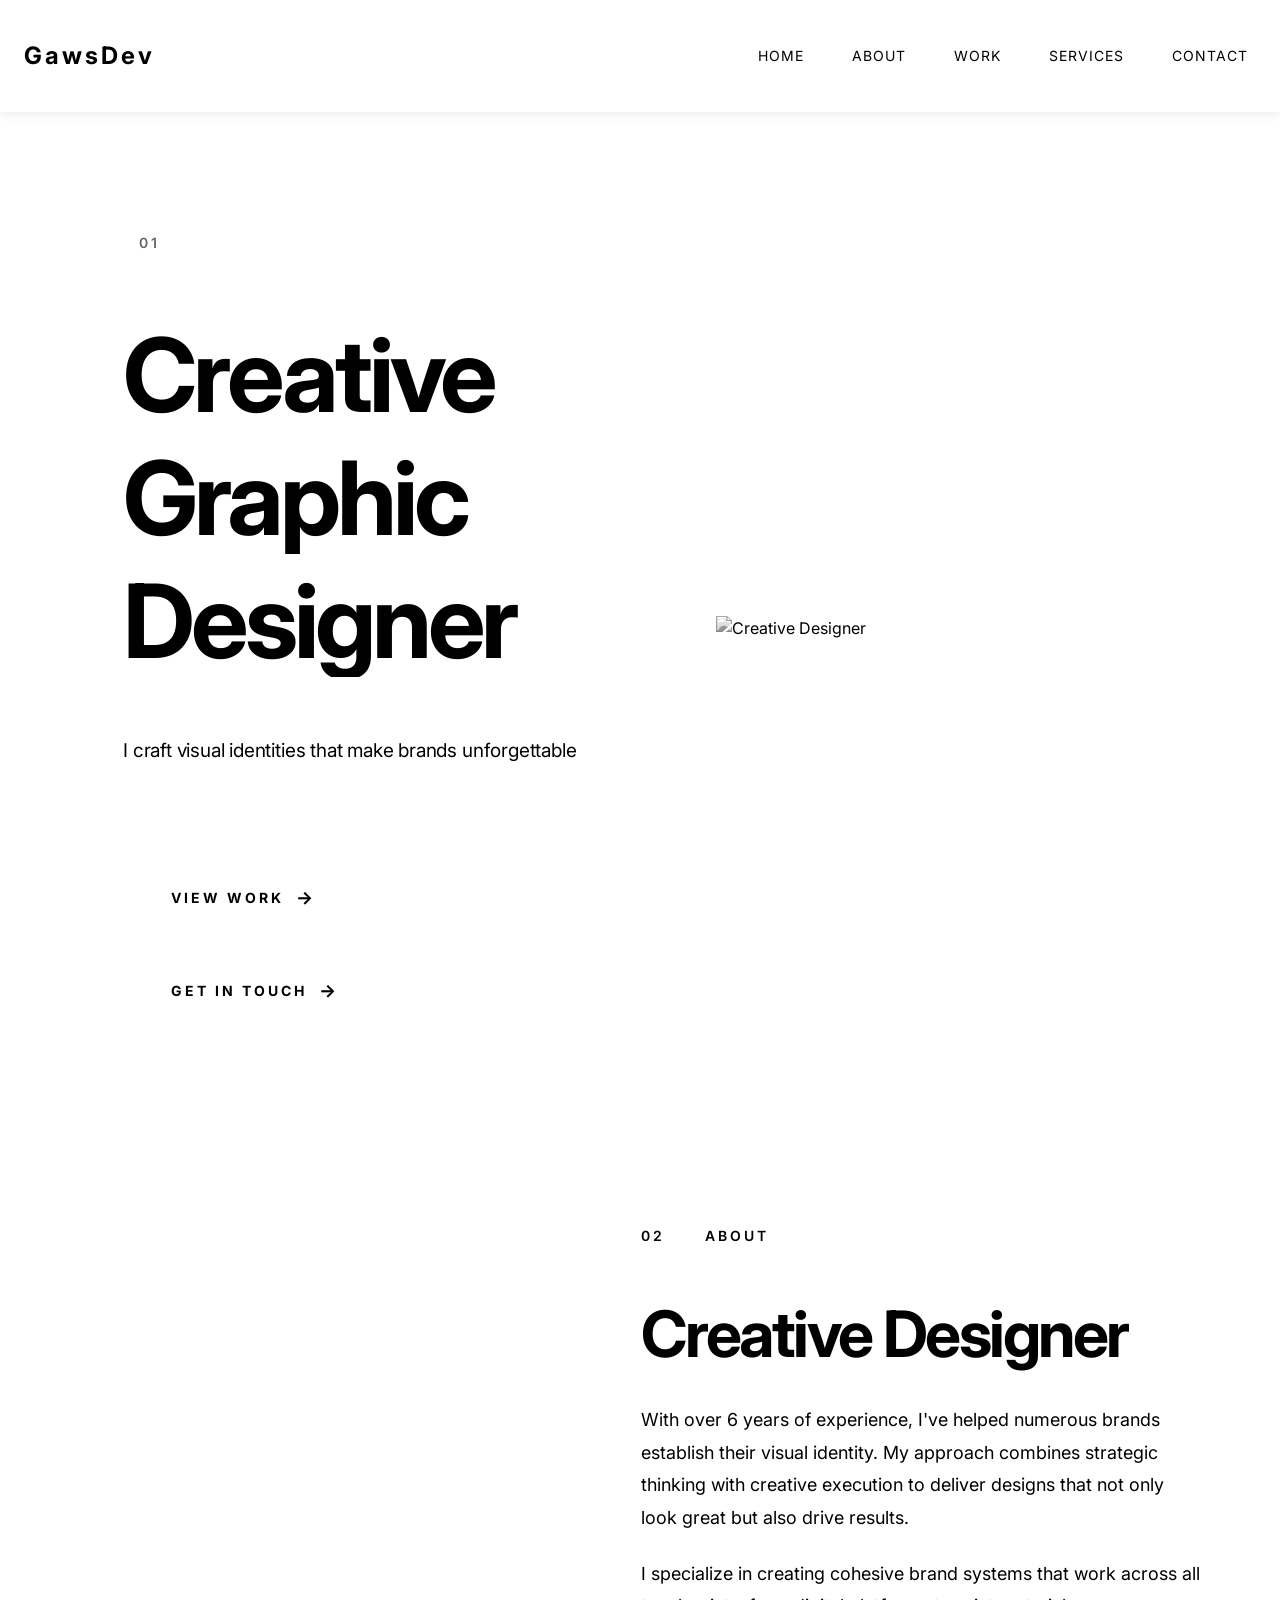
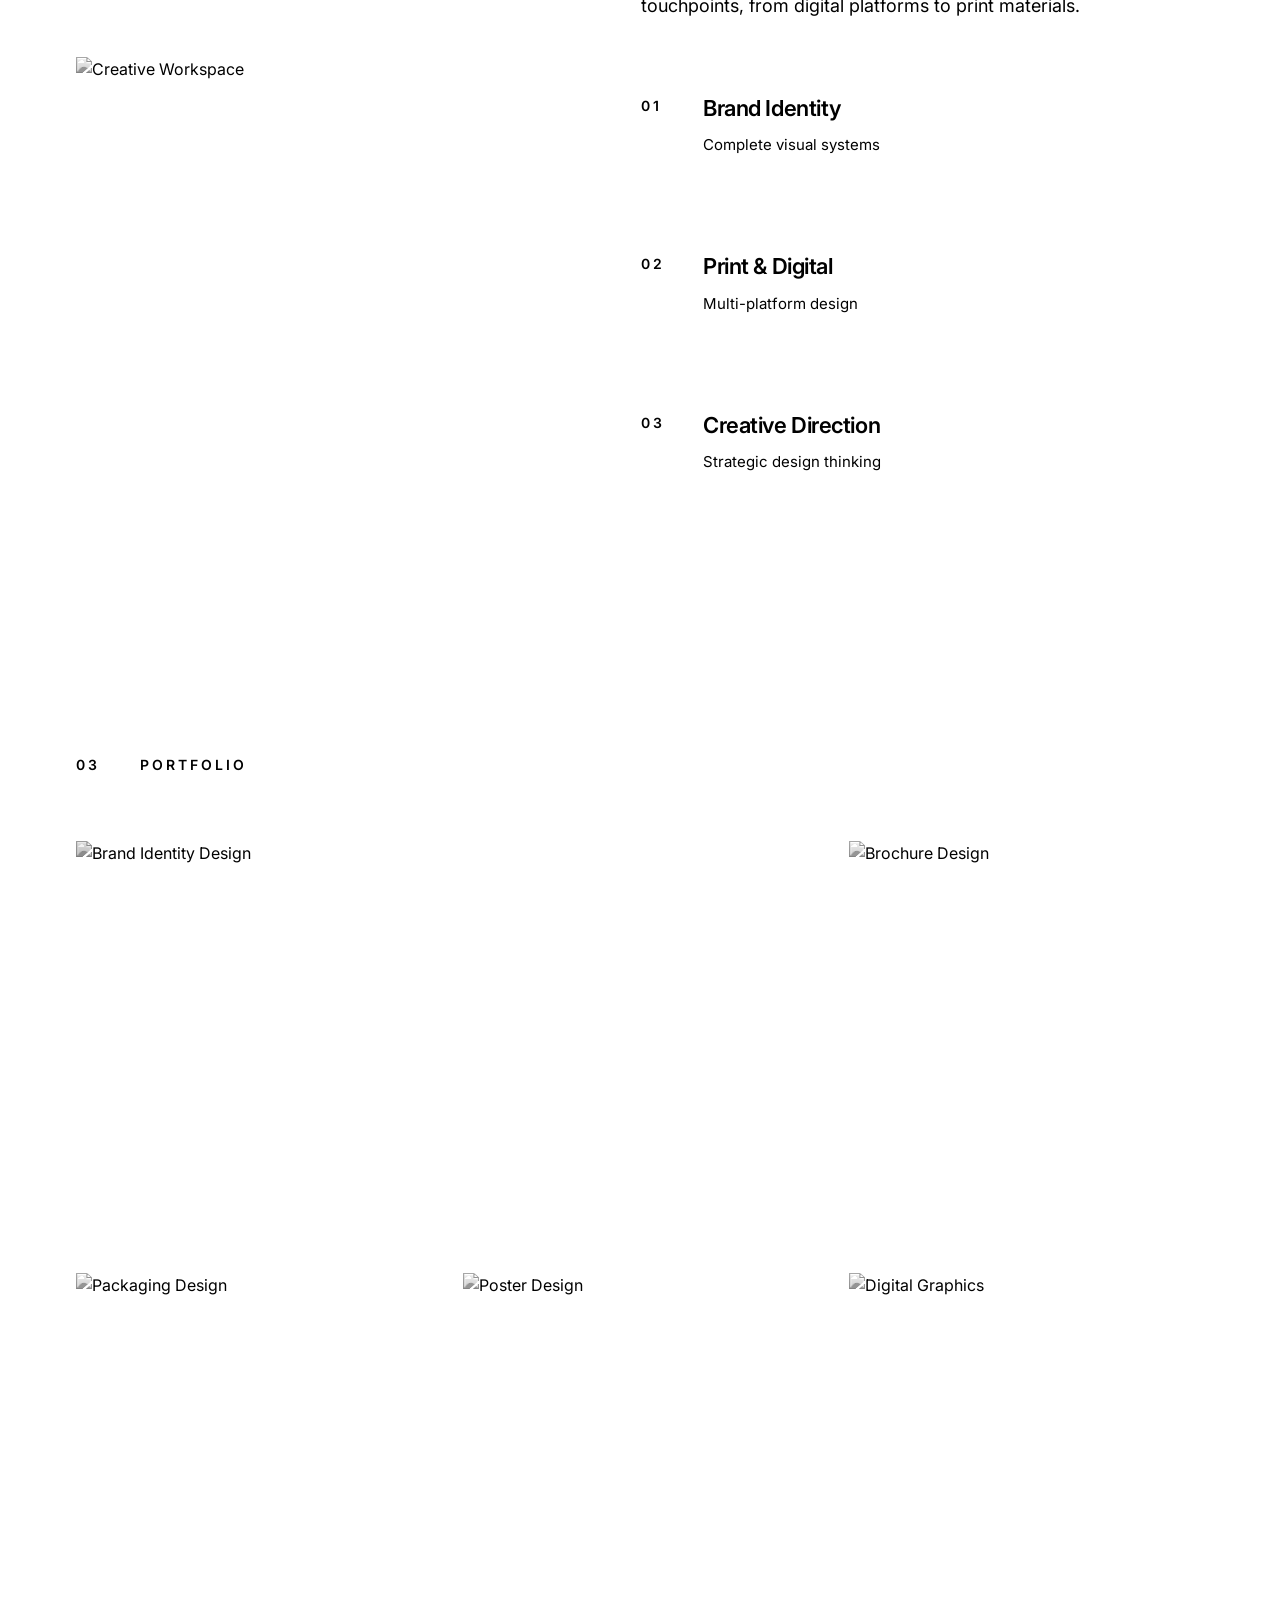
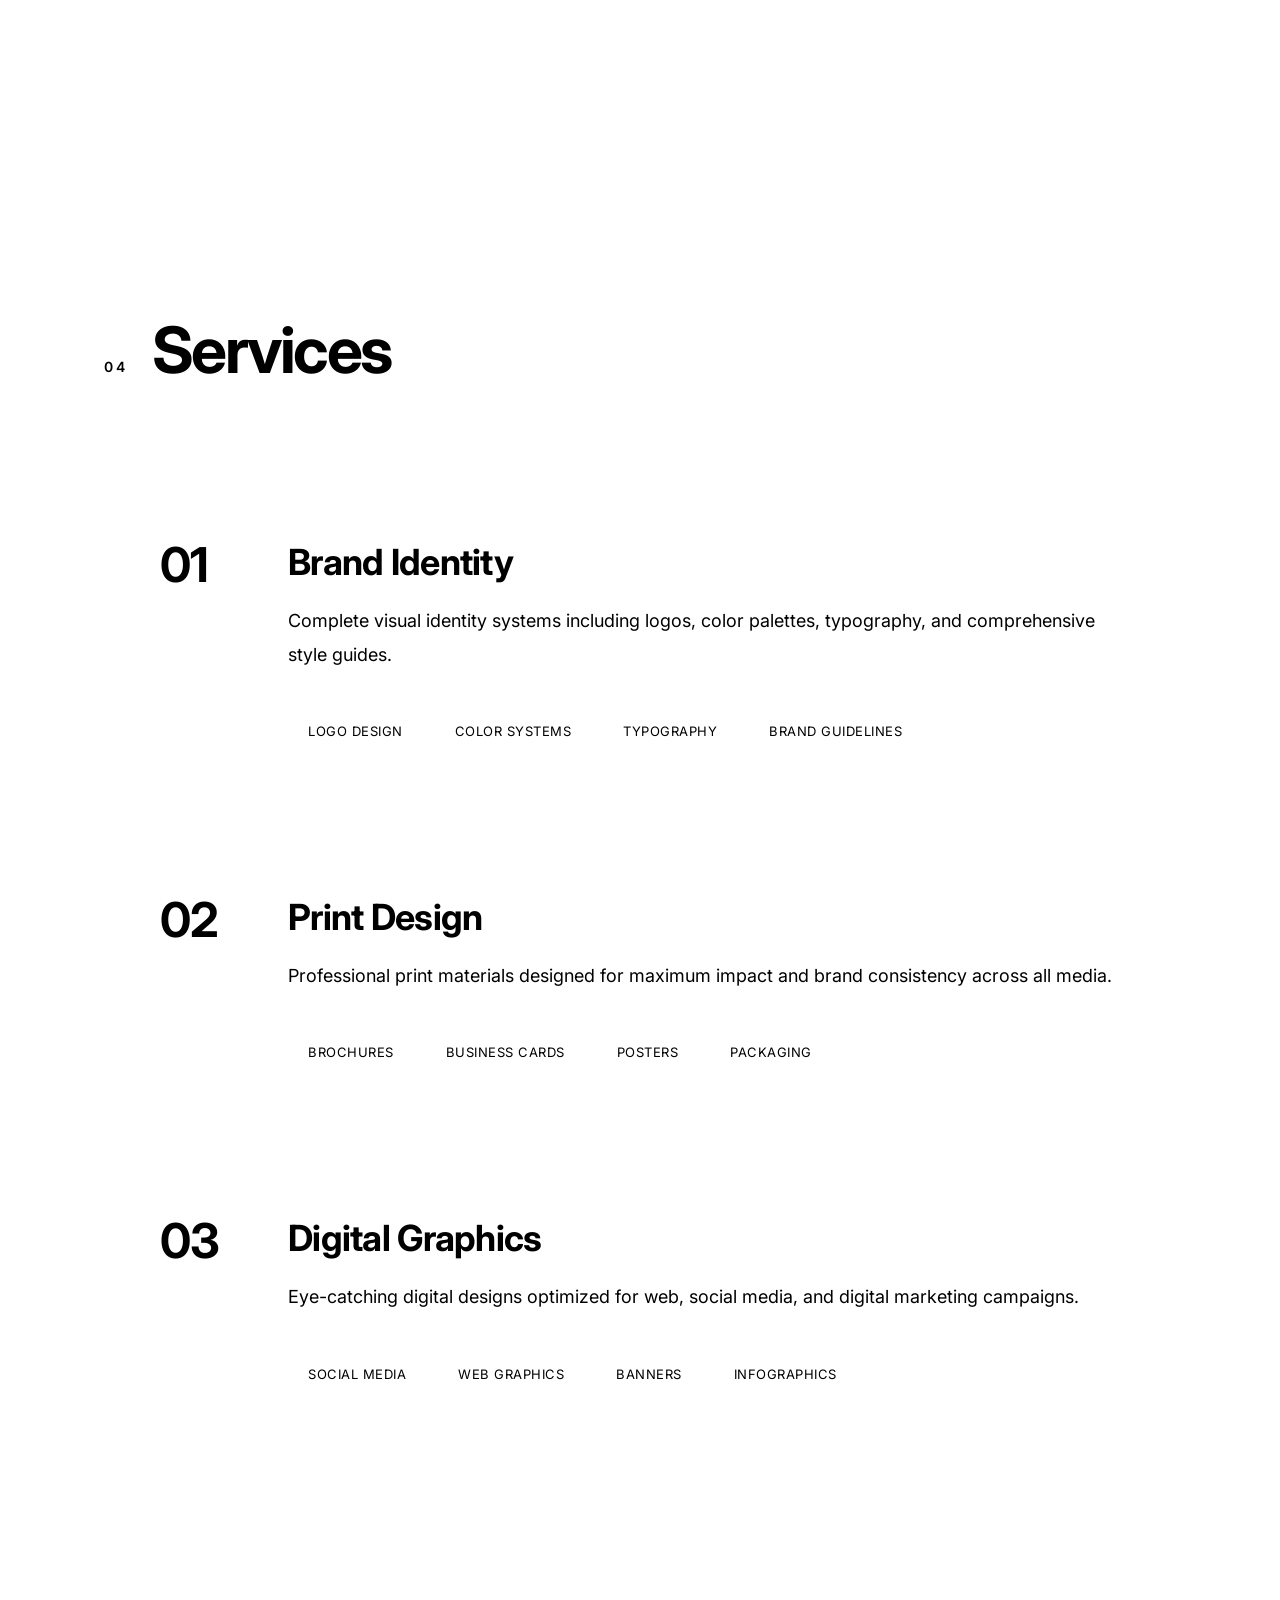
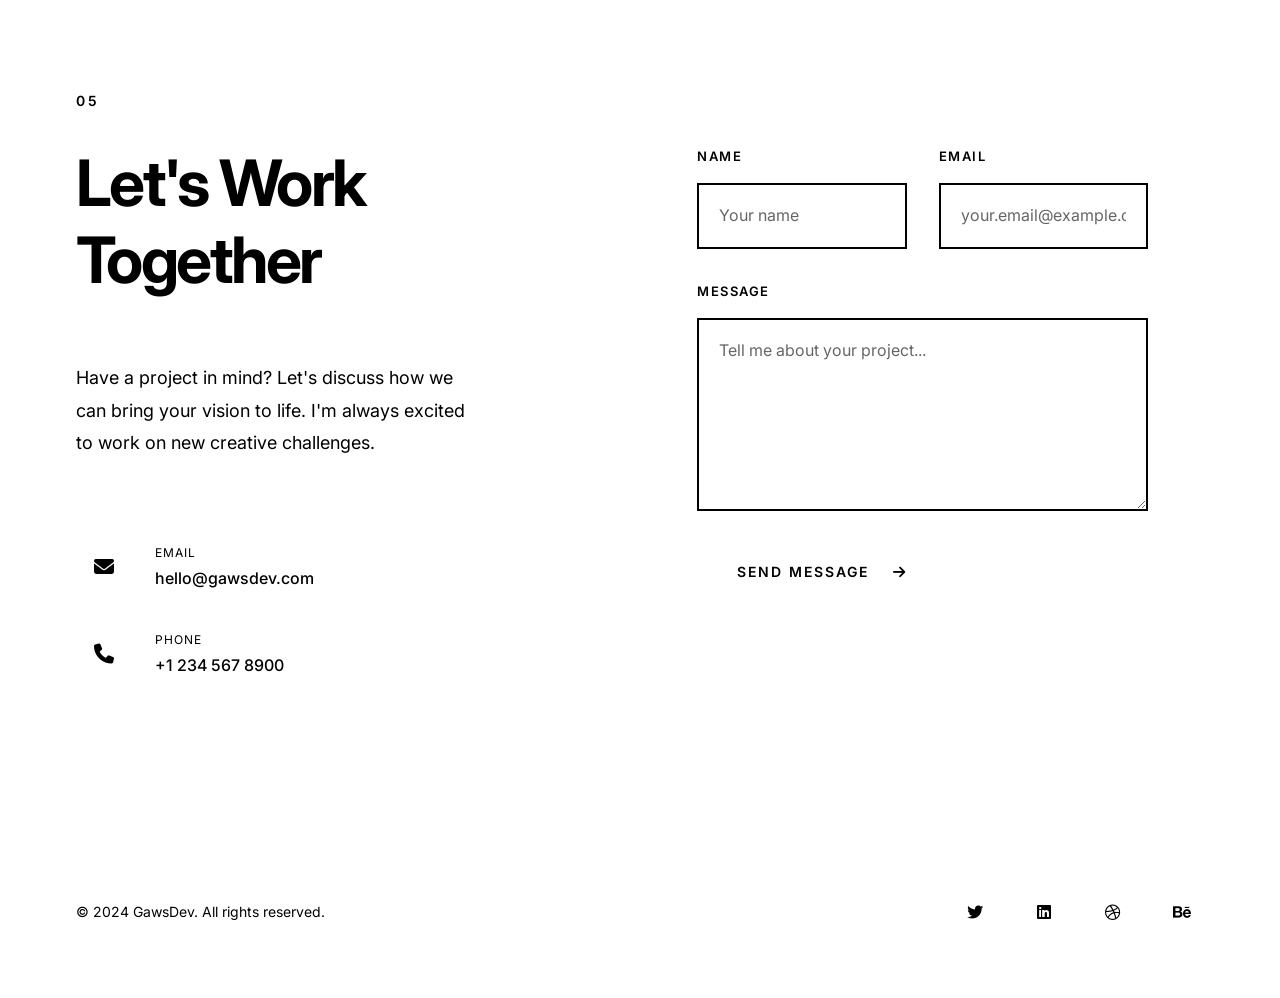
==== index-v2.html @ 14a81b70 "Initial commit: Portfolio template with 3 versions" ====
<!DOCTYPE html>
<html lang="en">
<head>
    <meta charset="UTF-8">
    <meta name="viewport" content="width=device-width, initial-scale=1.0">
    <title>Portfolio Template V2 - Graphic Designer</title>
    
    <!-- Bootstrap 5 CSS -->
    <link href="https://cdn.jsdelivr.net/npm/bootstrap@5.3.0/dist/css/bootstrap.min.css" rel="stylesheet">
    
    <!-- AOS (Animate On Scroll) Library -->
    <link href="https://unpkg.com/aos@2.3.1/dist/aos.css" rel="stylesheet">
    
    <!-- Font Awesome Icons -->
    <link rel="stylesheet" href="https://cdnjs.cloudflare.com/ajax/libs/font-awesome/6.4.0/css/all.min.css">
    
    <!-- Google Fonts - Inter -->
    <link href="https://fonts.googleapis.com/css2?family=Inter:wght@300;400;500;600;700;800&display=swap" rel="stylesheet">
    
    <!-- Custom CSS -->
    <link rel="stylesheet" href="assets/css/style-v2.css">
</head>
<body data-theme="light">
    <!-- Navigation -->
    <nav class="navbar navbar-expand-lg fixed-top">
        <div class="container-fluid px-4">
            <a class="navbar-brand" href="#home">
                <span class="brand-text">GawsDev</span>
            </a>
            <button class="navbar-toggler" type="button" data-bs-toggle="collapse" data-bs-target="#navbarNav" aria-controls="navbarNav" aria-expanded="false" aria-label="Toggle navigation">
                <span></span>
                <span></span>
                <span></span>
            </button>
            <div class="collapse navbar-collapse" id="navbarNav">
                <ul class="navbar-nav ms-auto">
                    <li class="nav-item"><a class="nav-link" href="#home"><span>Home</span></a></li>
                    <li class="nav-item"><a class="nav-link" href="#about"><span>About</span></a></li>
                    <li class="nav-item"><a class="nav-link" href="#portfolio"><span>Work</span></a></li>
                    <li class="nav-item"><a class="nav-link" href="#services"><span>Services</span></a></li>
                    <li class="nav-item"><a class="nav-link" href="#contact"><span>Contact</span></a></li>
                </ul>
            </div>
        </div>
    </nav>

    <!-- Hero Section -->
    <section id="home" class="hero-section">
        <div class="hero-content">
            <div class="hero-text">
                <div class="hero-number">01</div>
                <div class="hero-main">
                    <h1 class="hero-title">
                        <span class="line">Creative</span>
                        <span class="line">Graphic</span>
                        <span class="line">Designer</span>
                    </h1>
                    <p class="hero-subtitle">I craft visual identities that make brands unforgettable</p>
                </div>
                <div class="hero-actions">
                    <a href="#portfolio" class="btn-primary"><span>View Work</span></a>
                    <a href="#contact" class="btn-secondary"><span>Get In Touch</span></a>
                </div>
            </div>
            <div class="hero-visual">
                <div class="hero-image-container">
                    <div class="image-frame"></div>
                    <img src="https://images.unsplash.com/photo-1571019613454-1cb2f99b2d8b?w=600&h=600&fit=crop&crop=faces&auto=format" alt="Creative Designer">
                </div>
            </div>
        </div>
    </section>

    <!-- About Section -->
    <section id="about" class="about-section">
        <div class="container-fluid">
            <div class="about-grid">
                <div class="about-image-col">
                    <div class="about-image-wrapper">
                        <div class="image-overlay"></div>
                        <img src="https://images.unsplash.com/photo-1522202176988-66273c2fd55f?w=500&h=600&fit=crop&auto=format" alt="Creative Workspace">
                    </div>
                </div>
                <div class="about-content-col">
                    <div class="section-header">
                        <span class="section-number">02</span>
                        <span class="section-label">About</span>
                    </div>
                    <h2 class="section-title-main">Creative Designer</h2>
                    <div class="about-text">
                        <p>With over 6 years of experience, I've helped numerous brands establish their visual identity. My approach combines strategic thinking with creative execution to deliver designs that not only look great but also drive results.</p>
                        <p>I specialize in creating cohesive brand systems that work across all touchpoints, from digital platforms to print materials.</p>
                    </div>
                    <div class="expertise-list">
                        <div class="expertise-item">
                            <span class="expertise-number">01</span>
                            <div>
                                <h4>Brand Identity</h4>
                                <p>Complete visual systems</p>
                            </div>
                        </div>
                        <div class="expertise-item">
                            <span class="expertise-number">02</span>
                            <div>
                                <h4>Print & Digital</h4>
                                <p>Multi-platform design</p>
                            </div>
                        </div>
                        <div class="expertise-item">
                            <span class="expertise-number">03</span>
                            <div>
                                <h4>Creative Direction</h4>
                                <p>Strategic design thinking</p>
                            </div>
                        </div>
                    </div>
                </div>
            </div>
        </div>
    </section>

    <!-- Portfolio Section -->
    <section id="portfolio" class="portfolio-section">
        <div class="container-fluid">
            <div class="section-header-inline">
                <span class="section-number">03</span>
                <span class="section-label">Portfolio</span>
            </div>
            <div class="portfolio-grid">
                <div class="project-item-large">
                    <div class="project-image">
                        <img src="https://images.unsplash.com/photo-1561070791-2526d30994b5?w=800&h=600&fit=crop&auto=format" alt="Brand Identity Design">
                        <div class="project-overlay">
                            <div class="project-meta">
                                <span class="project-year">2024</span>
                                <h3>Modern Brand Identity</h3>
                                <p>Complete visual identity system</p>
                            </div>
                            <a href="#" class="project-link"><i class="fas fa-arrow-right"></i></a>
                        </div>
                    </div>
                </div>
                <div class="project-item-medium">
                    <div class="project-image">
                        <img src="https://images.unsplash.com/photo-1481627834876-b7833e8f5570?w=600&h=500&fit=crop&auto=format" alt="Brochure Design">
                        <div class="project-overlay">
                            <div class="project-meta">
                                <span class="project-year">2024</span>
                                <h3>Brochure Design</h3>
                            </div>
                            <a href="#" class="project-link"><i class="fas fa-arrow-right"></i></a>
                        </div>
                    </div>
                </div>
                <div class="project-item-medium">
                    <div class="project-image">
                        <img src="https://images.unsplash.com/photo-1558618666-fcd25c85cd64?w=600&h=500&fit=crop&auto=format" alt="Packaging Design">
                        <div class="project-overlay">
                            <div class="project-meta">
                                <span class="project-year">2024</span>
                                <h3>Product Packaging</h3>
                            </div>
                            <a href="#" class="project-link"><i class="fas fa-arrow-right"></i></a>
                        </div>
                    </div>
                </div>
                <div class="project-item-medium">
                    <div class="project-image">
                        <img src="https://images.unsplash.com/photo-1611532736597-de2d4265fba3?w=600&h=500&fit=crop&auto=format" alt="Poster Design">
                        <div class="project-overlay">
                            <div class="project-meta">
                                <span class="project-year">2024</span>
                                <h3>Event Poster</h3>
                            </div>
                            <a href="#" class="project-link"><i class="fas fa-arrow-right"></i></a>
                        </div>
                    </div>
                </div>
                <div class="project-item-medium">
                    <div class="project-image">
                        <img src="https://images.unsplash.com/photo-1614680376593-902f74cf0d41?w=600&h=500&fit=crop&auto=format" alt="Digital Graphics">
                        <div class="project-overlay">
                            <div class="project-meta">
                                <span class="project-year">2024</span>
                                <h3>Social Media Graphics</h3>
                            </div>
                            <a href="#" class="project-link"><i class="fas fa-arrow-right"></i></a>
                        </div>
                    </div>
                </div>
            </div>
        </div>
    </section>

    <!-- Services Section -->
    <section id="services" class="services-section">
        <div class="container-fluid">
            <div class="services-container">
                <div class="services-header">
                    <span class="section-number">04</span>
                    <h2 class="section-title-main">Services</h2>
                </div>
                <div class="services-grid">
                    <div class="service-card-horizontal">
                        <div class="service-number">01</div>
                        <div class="service-content">
                            <h3>Brand Identity</h3>
                            <p>Complete visual identity systems including logos, color palettes, typography, and comprehensive style guides.</p>
                            <ul class="service-features">
                                <li><span>Logo Design</span></li>
                                <li><span>Color Systems</span></li>
                                <li><span>Typography</span></li>
                                <li><span>Brand Guidelines</span></li>
                            </ul>
                        </div>
                    </div>
                    <div class="service-card-horizontal">
                        <div class="service-number">02</div>
                        <div class="service-content">
                            <h3>Print Design</h3>
                            <p>Professional print materials designed for maximum impact and brand consistency across all media.</p>
                            <ul class="service-features">
                                <li><span>Brochures</span></li>
                                <li><span>Business Cards</span></li>
                                <li><span>Posters</span></li>
                                <li><span>Packaging</span></li>
                            </ul>
                        </div>
                    </div>
                    <div class="service-card-horizontal">
                        <div class="service-number">03</div>
                        <div class="service-content">
                            <h3>Digital Graphics</h3>
                            <p>Eye-catching digital designs optimized for web, social media, and digital marketing campaigns.</p>
                            <ul class="service-features">
                                <li><span>Social Media</span></li>
                                <li><span>Web Graphics</span></li>
                                <li><span>Banners</span></li>
                                <li><span>Infographics</span></li>
                            </ul>
                        </div>
                    </div>
                </div>
            </div>
        </div>
    </section>

    <!-- Contact Section -->
    <section id="contact" class="contact-section">
        <div class="container-fluid">
            <div class="contact-grid">
                <div class="contact-info">
                    <span class="section-number">05</span>
                    <h2 class="section-title-main">Let's Work Together</h2>
                    <p class="contact-description">
                        Have a project in mind? Let's discuss how we can bring your vision to life. 
                        I'm always excited to work on new creative challenges.
                    </p>
                    <div class="contact-details">
                        <div class="contact-detail-item">
                            <i class="fas fa-envelope"></i>
                            <div>
                                <span>Email</span>
                                <span>hello@gawsdev.com</span>
                            </div>
                        </div>
                        <div class="contact-detail-item">
                            <i class="fas fa-phone"></i>
                            <div>
                                <span>Phone</span>
                                <span>+1 234 567 8900</span>
                            </div>
                        </div>
                    </div>
                </div>
                <div class="contact-form-wrapper">
                    <form id="contactForm" class="contact-form-new">
                        <div class="form-row">
                            <div class="form-group">
                                <label for="name">Name</label>
                                <input type="text" id="name" name="name" placeholder="Your name" required>
                            </div>
                            <div class="form-group">
                                <label for="email">Email</label>
                                <input type="email" id="email" name="email" placeholder="your.email@example.com" required>
                            </div>
                        </div>
                        <div class="form-group">
                            <label for="message">Message</label>
                            <textarea id="message" name="message" rows="6" placeholder="Tell me about your project..." required></textarea>
                        </div>
                        <button type="submit" class="submit-btn">
                            <span>Send Message</span>
                            <i class="fas fa-arrow-right"></i>
                        </button>
                    </form>
                </div>
            </div>
        </div>
    </section>

    <!-- Footer -->
    <footer class="footer">
        <div class="container-fluid">
            <div class="footer-content">
                <div class="footer-left">
                    <p>&copy; 2024 GawsDev. All rights reserved.</p>
                </div>
                <div class="footer-right">
                    <div class="social-links">
                        <a href="#" aria-label="Twitter"><i class="fab fa-twitter"></i></a>
                        <a href="#" aria-label="LinkedIn"><i class="fab fa-linkedin"></i></a>
                        <a href="#" aria-label="Dribbble"><i class="fab fa-dribbble"></i></a>
                        <a href="#" aria-label="Behance"><i class="fab fa-behance"></i></a>
                    </div>
                </div>
            </div>
        </div>
    </footer>

    <!-- Bootstrap 5 JS Bundle -->
    <script src="https://cdn.jsdelivr.net/npm/bootstrap@5.3.0/dist/js/bootstrap.bundle.min.js"></script>
    
    <!-- AOS Library -->
    <script src="https://unpkg.com/aos@2.3.1/dist/aos.js"></script>
    
    <!-- Custom JavaScript -->
    <script src="assets/js/main-v2.js"></script>
</body>
</html>
---- assets/css/style-v2.css ----
/* ====================================
   Portfolio Template V2 - Complete Redesign
   ==================================== */

/* Light Theme Variables */
:root[data-theme="light"] {
    --bg-primary: #ffffff;
    --bg-secondary: #fafafa;
    --bg-tertiary: #f5f5f5;
    --text-primary: #000000;
    --text-secondary: #4a4a4a;
    --text-light: #888888;
    --accent: #000000;
    --accent-hover: #333333;
    --border: #e0e0e0;
    --border-light: #f0f0f0;
    --overlay: rgba(0, 0, 0, 0.85);
    --shadow: rgba(0, 0, 0, 0.05);
}

/* Dark Theme Variables */
:root[data-theme="dark"] {
    --bg-primary: #000000;
    --bg-secondary: #0a0a0a;
    --bg-tertiary: #111111;
    --text-primary: #ffffff;
    --text-secondary: #b0b0b0;
    --text-light: #707070;
    --accent: #ffffff;
    --accent-hover: #e0e0e0;
    --border: #1a1a1a;
    --border-light: #0d0d0d;
    --overlay: rgba(255, 255, 255, 0.95);
    --shadow: rgba(0, 0, 0, 0.5);
}

/* Reset & Base */
* {
    margin: 0;
    padding: 0;
    box-sizing: border-box;
}

body {
    font-family: 'Inter', -apple-system, BlinkMacSystemFont, sans-serif;
    background: var(--bg-primary);
    color: var(--text-primary);
    line-height: 1.6;
    overflow-x: hidden;
    transition: background 0.4s ease, color 0.4s ease;
    -webkit-font-smoothing: antialiased;
}

html {
    scroll-behavior: smooth;
}

/* Theme Toggle */
/* Theme toggle removed - replaced with hamburger menu */

/* Navigation - Minimalist Enhanced */
.navbar {
    background: var(--bg-primary);
    padding: 2rem 0;
    border-bottom: 1px solid var(--border);
    transition: all 0.4s cubic-bezier(0.4, 0, 0.2, 1);
    backdrop-filter: blur(10px);
    position: relative;
}

.navbar .container-fluid {
    display: flex;
    align-items: center;
    justify-content: space-between;
    position: relative;
    width: 100%;
}

.navbar-brand {
    font-size: 1.5rem;
    font-weight: 700;
    color: var(--text-primary);
    text-decoration: none;
    letter-spacing: 3px;
    transition: all 0.3s ease;
    position: relative;
    margin-right: auto;
    z-index: 1;
}

.navbar-toggler {
    margin-left: auto;
    order: 2;
}

.brand-text {
    display: inline-block;
    transition: transform 0.3s ease;
}

.navbar-brand:hover .brand-text {
    transform: scale(1.1);
}

.navbar-nav {
    gap: 2rem;
}

.navbar-nav .nav-link {
    color: var(--text-secondary);
    font-weight: 400;
    font-size: 0.875rem;
    text-transform: uppercase;
    letter-spacing: 1px;
    padding: 0.5rem 0;
    position: relative;
    transition: color 0.3s ease;
}

.navbar-nav .nav-link span {
    display: block;
    transition: transform 0.4s cubic-bezier(0.4, 0, 0.2, 1);
    position: relative;
}

.navbar-nav .nav-link span::after {
    content: '';
    position: absolute;
    bottom: -4px;
    left: 0;
    width: 0;
    height: 1px;
    background: var(--text-primary);
    transition: width 0.4s cubic-bezier(0.4, 0, 0.2, 1);
}

.navbar-nav .nav-link:hover {
    color: var(--text-primary);
}

.navbar-nav .nav-link:hover span {
    transform: translateY(-2px);
}

.navbar-nav .nav-link:hover span::after {
    width: 100%;
}

.navbar-toggler {
    border: none;
    padding: 0.75rem;
    display: none !important;
    flex-direction: column;
    justify-content: space-between;
    gap: 5px;
    background: var(--bg-secondary);
    border: 1px solid var(--border);
    cursor: pointer;
    width: 44px;
    height: 44px;
    border-radius: 50%;
    position: fixed;
    top: 30px;
    right: 30px;
    z-index: 1001;
    outline: none;
    box-shadow: 0 2px 10px rgba(0, 0, 0, 0.1);
    transition: all 0.3s ease;
}

.navbar-toggler:hover {
    transform: scale(1.1);
    border-color: var(--accent);
    box-shadow: 0 4px 15px rgba(0, 0, 0, 0.15);
}

.navbar-toggler:focus {
    box-shadow: none;
    outline: none;
}

.navbar-toggler span {
    display: block;
    width: 24px;
    height: 2.5px;
    background: #000000;
    transition: all 0.3s ease;
    border-radius: 2px;
}

.navbar-toggler:hover span {
    background: #000000;
}

.navbar-toggler[aria-expanded="true"] span:nth-child(1) {
    transform: rotate(45deg) translate(7px, 7px);
    background: #000000;
}

.navbar-toggler[aria-expanded="true"] span:nth-child(2) {
    opacity: 0;
    transform: translateX(-10px);
    background: #000000;
}

.navbar-toggler[aria-expanded="true"] span:nth-child(3) {
    transform: rotate(-45deg) translate(7px, -7px);
    background: #000000;
}

.navbar-toggler[aria-expanded="false"] span,
.navbar-toggler:not([aria-expanded]) span {
    background: #000000;
}

:root[data-theme="dark"] .navbar-toggler span {
    background: #ffffff;
}

:root[data-theme="dark"] .navbar-toggler:hover span {
    background: #ffffff;
}

:root[data-theme="dark"] .navbar-toggler[aria-expanded="true"] span {
    background: #ffffff;
}

/* Hero Section - Asymmetric Layout Enhanced */
.hero-section {
    min-height: 100vh;
    display: flex;
    align-items: center;
    padding: 120px 0 80px;
    position: relative;
    background: var(--bg-primary);
    overflow: hidden;
}

.hero-section::before {
    content: '';
    position: absolute;
    top: 20%;
    right: -10%;
    width: 600px;
    height: 600px;
    border: 1px solid var(--border);
    border-radius: 50%;
    opacity: 0.3;
    pointer-events: none;
}

.hero-content {
    display: grid;
    grid-template-columns: 1.2fr 1fr;
    gap: 4rem;
    align-items: center;
    max-width: 1400px;
    margin: 0 auto;
    padding: 0 4rem;
}

.hero-text {
    display: flex;
    flex-direction: column;
    gap: 2rem;
}

.hero-number {
    font-size: 0.875rem;
    font-weight: 600;
    color: var(--text-light);
    letter-spacing: 3px;
    margin-bottom: 2rem;
    text-transform: uppercase;
    opacity: 0.6;
    transition: all 0.4s cubic-bezier(0.4, 0, 0.2, 1);
    cursor: default;
    position: relative;
    display: inline-block;
    padding-left: 1rem;
}

.hero-number::before {
    content: '';
    position: absolute;
    left: 0;
    top: 50%;
    transform: translateY(-50%);
    width: 3px;
    height: 0;
    background: var(--text-primary);
    transition: height 0.4s cubic-bezier(0.4, 0, 0.2, 1);
}

.hero-number:hover {
    opacity: 1;
    color: var(--text-primary);
    padding-left: 1.5rem;
}

.hero-number:hover::before {
    height: 100%;
}

.hero-main {
    display: flex;
    flex-direction: column;
    gap: 0.5rem;
}

.hero-title {
    font-size: clamp(3rem, 8vw, 7rem);
    font-weight: 700;
    line-height: 1;
    letter-spacing: -0.04em;
}

.hero-title .line {
    display: block;
    overflow: hidden;
    line-height: 1.1;
    margin-bottom: 0.1em;
}

.hero-title .line span {
    display: inline-block;
    animation: slideUp 0.8s ease forwards;
    transform: translateY(100%);
}

.hero-subtitle {
    font-size: 1.1875rem;
    color: var(--text-secondary);
    font-weight: 400;
    margin-top: 2rem;
    max-width: 520px;
    line-height: 1.7;
    letter-spacing: -0.01em;
}

.btn-primary,
.btn-secondary {
    padding: 1.25rem 3rem;
    border: 2px solid var(--text-primary) !important;
    background: var(--text-primary);
    color: var(--bg-primary);
    font-size: 0.875rem;
    font-weight: 700;
    text-transform: uppercase;
    letter-spacing: 3px;
    text-decoration: none;
    transition: all 0.5s cubic-bezier(0.4, 0, 0.2, 1);
    display: inline-flex;
    align-items: center;
    gap: 1rem;
    position: relative;
    overflow: hidden;
    cursor: pointer;
    min-width: 180px;
    justify-content: center;
    box-shadow: 0 0 0 1px var(--border);
}

.btn-primary::before,
.btn-secondary::before {
    content: '';
    position: absolute;
    top: 0;
    left: -100%;
    width: 100%;
    height: 100%;
    background: linear-gradient(90deg, transparent, rgba(255, 255, 255, 0.2), transparent);
    transition: left 0.6s ease;
}

.btn-primary:hover::before,
.btn-secondary:hover::before {
    left: 100%;
}

.btn-secondary {
    background: transparent;
    color: var(--text-primary);
    border: 2px solid var(--text-primary) !important;
    border-color: var(--text-primary);
}

.btn-primary span,
.btn-secondary span {
    position: relative;
    z-index: 2;
    display: flex;
    align-items: center;
    gap: 0.75rem;
    transition: transform 0.3s ease;
}

.btn-primary span::after,
.btn-secondary span::after {
    content: '→';
    font-size: 1.125rem;
    transition: transform 0.3s ease;
    display: inline-block;
}

.btn-primary:hover span,
.btn-secondary:hover span {
    transform: translateX(2px);
}

.btn-primary:hover span::after,
.btn-secondary:hover span::after {
    transform: translateX(4px);
}

.btn-primary:hover,
.btn-secondary:hover {
    background: var(--text-primary);
    border: 2px solid var(--text-primary) !important;
    border-color: var(--text-primary);
    color: var(--bg-primary);
    transform: translateY(-4px);
    box-shadow: 0 12px 40px rgba(0, 0, 0, 0.15), 0 0 0 1px var(--border);
}

.btn-secondary:hover {
    background: var(--text-primary);
    color: var(--bg-primary);
}

.hero-actions {
    display: flex;
    gap: 1.5rem;
    margin-top: 3rem;
    flex-wrap: wrap;
}

.hero-visual {
    position: relative;
}

.hero-image-container {
    position: relative;
}

.hero-image-container {
    position: relative;
    overflow: visible;
}

.hero-image-container img {
    width: 100%;
    height: auto;
    display: block;
    filter: grayscale(100%) contrast(1.1);
    transition: all 0.6s cubic-bezier(0.4, 0, 0.2, 1);
    position: relative;
    z-index: 1;
}

.hero-image-container:hover img {
    filter: grayscale(0%) contrast(1);
    transform: scale(1.02);
}

.image-frame {
    position: absolute;
    inset: -30px;
    border: 1px solid var(--border);
    z-index: 0;
    transition: all 0.6s ease;
}

.hero-image-container:hover .image-frame {
    inset: -35px;
    border-color: var(--text-primary);
}

.hero-stats-mini {
    position: absolute;
    bottom: -60px;
    right: 0;
    display: flex;
    gap: 3rem;
    padding: 2rem 2.5rem;
    background: var(--bg-secondary);
    border: 1px solid var(--border);
    transition: all 0.4s ease;
}

.hero-stats-mini:hover {
    border-color: var(--text-primary);
    transform: translateY(-5px);
    box-shadow: 0 10px 30px var(--shadow);
}

.stat-mini {
    text-align: left;
    transition: transform 0.3s ease;
}

.stat-mini:hover {
    transform: translateX(5px);
}

.stat-number {
    font-size: 2.5rem;
    font-weight: 700;
    color: var(--text-primary);
    line-height: 1;
    letter-spacing: -0.02em;
    transition: color 0.3s ease;
}

.stat-mini:hover .stat-number {
    color: var(--text-secondary);
}

.stat-label {
    font-size: 0.6875rem;
    color: var(--text-light);
    text-transform: uppercase;
    letter-spacing: 2px;
    margin-top: 0.75rem;
    font-weight: 500;
}

.scroll-indicator {
    position: absolute;
    bottom: 40px;
    left: 50%;
    transform: translateX(-50%);
    display: flex;
    flex-direction: column;
    align-items: center;
    gap: 1rem;
    color: var(--text-light);
    font-size: 0.75rem;
    text-transform: uppercase;
    letter-spacing: 2px;
    cursor: pointer;
    transition: all 0.4s ease;
}

.scroll-indicator:hover {
    color: var(--text-primary);
    gap: 1.25rem;
}

.scroll-line {
    width: 1.5px;
    height: 50px;
    background: var(--text-light);
    animation: scrollLine 2s ease-in-out infinite;
    transition: all 0.4s ease;
    position: relative;
}

.scroll-line::after {
    content: '';
    position: absolute;
    bottom: 0;
    left: 50%;
    transform: translateX(-50%);
    width: 6px;
    height: 6px;
    background: var(--text-light);
    border-radius: 50%;
    transition: all 0.4s ease;
}

.scroll-indicator:hover .scroll-line {
    background: var(--text-primary);
    height: 60px;
}

.scroll-indicator:hover .scroll-line::after {
    background: var(--text-primary);
    transform: translateX(-50%) scale(1.5);
}

@keyframes scrollLine {
    0%, 100% {
        transform: scaleY(1);
        opacity: 1;
    }
    50% {
        transform: scaleY(0.5);
        opacity: 0.5;
    }
}

@keyframes slideUp {
    from {
        transform: translateY(100%);
    }
    to {
        transform: translateY(0);
    }
}

/* About Section - Split Layout */
.about-section {
    padding: 120px 0;
    background: var(--bg-secondary);
}

.about-grid {
    display: grid;
    grid-template-columns: 1fr 1.2fr;
    gap: 6rem;
    align-items: center;
    max-width: 1400px;
    margin: 0 auto;
    padding: 0 4rem;
}

.about-image-wrapper {
    position: relative;
}

.about-image-wrapper img {
    width: 100%;
    height: auto;
    display: block;
    filter: grayscale(100%) contrast(1.1);
    transition: all 0.6s cubic-bezier(0.4, 0, 0.2, 1);
    position: relative;
    z-index: 1;
}

.about-image-wrapper:hover img {
    filter: grayscale(0%) contrast(1);
    transform: scale(1.02);
}

.image-overlay {
    position: absolute;
    inset: 50px -50px -50px 50px;
    border: 1px solid var(--border);
    z-index: 0;
    transition: all 0.6s ease;
}

.about-image-wrapper:hover .image-overlay {
    inset: 55px -55px -55px 55px;
    border-color: var(--text-primary);
}

.section-header {
    display: flex;
    align-items: center;
    gap: 1.5rem;
    margin-bottom: 3rem;
}

.section-number {
    font-size: 0.875rem;
    font-weight: 600;
    color: var(--text-light);
    letter-spacing: 3px;
    transition: all 0.3s ease;
    cursor: default;
}

.section-number:hover {
    color: var(--text-primary);
}

.section-label {
    font-size: 0.875rem;
    font-weight: 600;
    color: var(--text-light);
    text-transform: uppercase;
    letter-spacing: 3px;
    transition: all 0.3s ease;
    cursor: default;
    position: relative;
    display: inline-block;
    padding-left: 1rem;
}

.section-label::before {
    content: '';
    position: absolute;
    left: 0;
    top: 50%;
    transform: translateY(-50%);
    width: 3px;
    height: 0;
    background: var(--text-primary);
    transition: height 0.3s ease;
}

.section-label:hover {
    color: var(--text-primary);
    padding-left: 1.5rem;
}

.section-label:hover::before {
    height: 100%;
}

.section-title-main {
    font-size: clamp(2.5rem, 5vw, 4rem);
    font-weight: 700;
    line-height: 1.2;
    letter-spacing: -0.04em;
    margin-bottom: 2rem;
    transition: color 0.3s ease;
    cursor: default;
}

.section-title-main:hover {
    color: var(--text-secondary);
}

.about-text {
    margin-bottom: 3rem;
}

.about-text p {
    font-size: 1.125rem;
    color: var(--text-secondary);
    line-height: 1.8;
    margin-bottom: 1.5rem;
}

.expertise-list {
    display: flex;
    flex-direction: column;
    gap: 2rem;
}

.expertise-item {
    display: flex;
    gap: 2rem;
    align-items: flex-start;
    padding: 1.5rem 0;
    border-bottom: 1px solid var(--border);
    transition: all 0.4s ease;
    cursor: pointer;
}

.expertise-item:hover {
    padding-left: 1rem;
    border-bottom-color: var(--text-primary);
}

.expertise-item:last-child {
    border-bottom: none;
}

.expertise-number {
    font-size: 0.875rem;
    font-weight: 600;
    color: var(--text-light);
    letter-spacing: 3px;
    transition: color 0.3s ease;
    min-width: 30px;
}

.expertise-item:hover .expertise-number {
    color: var(--text-primary);
}

.expertise-item h4 {
    font-size: 1.375rem;
    font-weight: 600;
    margin-bottom: 0.75rem;
    color: var(--text-primary);
    letter-spacing: -0.02em;
    transition: color 0.3s ease;
}

.expertise-item:hover h4 {
    color: var(--text-secondary);
}

.expertise-item p {
    font-size: 0.9375rem;
    color: var(--text-secondary);
    line-height: 1.6;
}

/* Portfolio Section - Masonry Style */
.portfolio-section {
    padding: 120px 0;
    background: var(--bg-primary);
}

.section-header-inline {
    display: flex;
    align-items: center;
    gap: 1.5rem;
    margin-bottom: 4rem;
    max-width: 1400px;
    margin-left: auto;
    margin-right: auto;
    padding: 0 4rem;
}

.portfolio-grid {
    display: grid;
    grid-template-columns: repeat(3, 1fr);
    grid-template-rows: repeat(2, 400px);
    gap: 2rem;
    max-width: 1400px;
    margin: 0 auto;
    padding: 0 4rem;
}

.project-item-large {
    grid-column: 1 / 3;
    grid-row: 1;
}

.project-item-medium {
    grid-column: span 1;
}

.project-image {
    width: 100%;
    height: 100%;
    position: relative;
    overflow: hidden;
    background: var(--bg-secondary);
}

.project-image img {
    width: 100%;
    height: 100%;
    object-fit: cover;
    filter: grayscale(100%) contrast(1.1);
    transition: all 0.8s cubic-bezier(0.4, 0, 0.2, 1);
}

.project-item-large .project-image img {
    filter: grayscale(100%) brightness(0.95);
}

.project-image:hover img {
    filter: grayscale(0%) contrast(1);
    transform: scale(1.08);
}

.project-overlay {
    position: absolute;
    inset: 0;
    background: var(--overlay);
    display: flex;
    flex-direction: column;
    justify-content: space-between;
    padding: 2.5rem;
    opacity: 0;
    transition: opacity 0.5s cubic-bezier(0.4, 0, 0.2, 1);
    color: var(--bg-primary);
    backdrop-filter: blur(2px);
}

.project-image:hover .project-overlay {
    opacity: 1;
}

.project-meta {
    display: flex;
    flex-direction: column;
    gap: 1rem;
}

.project-year {
    font-size: 0.75rem;
    text-transform: uppercase;
    letter-spacing: 2px;
    opacity: 0.7;
}

.project-overlay h3 {
    font-size: 2.25rem;
    font-weight: 700;
    line-height: 1.2;
    letter-spacing: -0.02em;
    margin-bottom: 0.5rem;
}

.project-overlay p {
    font-size: 1.0625rem;
    opacity: 0.85;
    line-height: 1.6;
}

.project-link {
    width: 50px;
    height: 50px;
    border: 1px solid var(--bg-primary);
    border-radius: 50%;
    display: flex;
    align-items: center;
    justify-content: center;
    color: var(--bg-primary);
    text-decoration: none;
    align-self: flex-end;
    transition: all 0.3s ease;
}

.project-link:hover {
    transform: rotate(90deg) scale(1.1);
    background: var(--bg-primary);
    color: var(--text-primary);
}

/* Services Section */
.services-section {
    padding: 120px 0;
    background: var(--bg-secondary);
}

.services-container {
    max-width: 1200px;
    margin: 0 auto;
    padding: 0 4rem;
}

.services-header {
    display: flex;
    align-items: center;
    gap: 1.5rem;
    margin-bottom: 4rem;
}

.services-grid {
    display: flex;
    flex-direction: column;
    gap: 2rem;
}

.service-card-horizontal {
    display: grid;
    grid-template-columns: 80px 1fr;
    gap: 3rem;
    padding: 3.5rem;
    border: 1px solid var(--border);
    background: var(--bg-primary);
    transition: all 0.5s cubic-bezier(0.4, 0, 0.2, 1);
    position: relative;
    overflow: hidden;
}

.service-card-horizontal::before {
    content: '';
    position: absolute;
    left: 0;
    top: 0;
    width: 3px;
    height: 100%;
    background: var(--text-primary);
    transform: scaleY(0);
    transform-origin: top;
    transition: transform 0.5s cubic-bezier(0.4, 0, 0.2, 1);
}

.service-card-horizontal:hover::before {
    transform: scaleY(1);
}

.service-card-horizontal:hover {
    border-color: var(--text-primary);
    transform: translateX(15px);
    box-shadow: -10px 0 30px var(--shadow);
}

.service-number {
    font-size: 3rem;
    font-weight: 700;
    color: var(--text-light);
    line-height: 1;
    transition: all 0.4s cubic-bezier(0.4, 0, 0.2, 1);
    letter-spacing: -0.02em;
}

.service-card-horizontal:hover .service-number {
    color: var(--text-primary);
    transform: scale(1.1);
}

.service-content h3 {
    font-size: 2.25rem;
    font-weight: 700;
    margin-bottom: 1.25rem;
    color: var(--text-primary);
    letter-spacing: -0.02em;
    transition: color 0.3s ease;
}

.service-card-horizontal:hover .service-content h3 {
    color: var(--text-secondary);
}

.service-content p {
    font-size: 1.125rem;
    color: var(--text-secondary);
    line-height: 1.85;
    margin-bottom: 2.5rem;
    transition: color 0.3s ease;
}

.service-card-horizontal:hover .service-content p {
    color: var(--text-primary);
}

.service-features {
    list-style: none;
    display: flex;
    flex-wrap: wrap;
    gap: 0.75rem;
    padding: 0;
    margin: 0;
}

.service-features li {
    padding: 0.625rem 1.25rem;
    border: 1px solid var(--border);
    font-size: 0.8125rem;
    color: var(--text-secondary);
    transition: all 0.4s cubic-bezier(0.4, 0, 0.2, 1);
    text-transform: uppercase;
    letter-spacing: 0.5px;
    position: relative;
    overflow: hidden;
}

.service-features li::before {
    content: '';
    position: absolute;
    inset: 0;
    background: var(--text-primary);
    transform: scaleX(0);
    transform-origin: left;
    transition: transform 0.4s cubic-bezier(0.4, 0, 0.2, 1);
    z-index: 0;
}

.service-features li span {
    position: relative;
    z-index: 1;
}

.service-card-horizontal:hover .service-features li {
    border-color: var(--text-primary);
    color: var(--bg-primary);
}

.service-card-horizontal:hover .service-features li::before {
    transform: scaleX(1);
}

/* Contact Section */
.contact-section {
    padding: 120px 0;
    background: var(--bg-primary);
}

.contact-grid {
    display: grid;
    grid-template-columns: 1fr 1.2fr;
    gap: 6rem;
    max-width: 1400px;
    margin: 0 auto;
    padding: 0 4rem;
}

.contact-info {
    display: flex;
    flex-direction: column;
    gap: 2rem;
}

.contact-description {
    font-size: 1.125rem;
    color: var(--text-secondary);
    line-height: 1.8;
    max-width: 400px;
}

.contact-details {
    display: flex;
    flex-direction: column;
    gap: 2rem;
    margin-top: 2rem;
}

.contact-detail-item {
    display: flex;
    gap: 1.5rem;
    align-items: center;
}

.contact-detail-item i {
    width: 55px;
    height: 55px;
    border: 1px solid var(--border);
    display: flex;
    align-items: center;
    justify-content: center;
    font-size: 1.25rem;
    transition: all 0.4s cubic-bezier(0.4, 0, 0.2, 1);
    flex-shrink: 0;
}

.contact-detail-item:hover i {
    background: var(--text-primary);
    color: var(--bg-primary);
    border-color: var(--text-primary);
    transform: rotate(5deg) scale(1.05);
}

.contact-detail-item div {
    display: flex;
    flex-direction: column;
    gap: 0.25rem;
}

.contact-detail-item div span:first-child {
    font-size: 0.75rem;
    text-transform: uppercase;
    letter-spacing: 1px;
    color: var(--text-light);
}

.contact-detail-item div span:last-child {
    font-size: 1rem;
    color: var(--text-primary);
    font-weight: 500;
}

.contact-form-wrapper {
    padding: 3.5rem;
    border: 1.5px solid var(--border);
    background: var(--bg-secondary);
    border-radius: 4px;
}

.contact-form-new {
    display: flex;
    flex-direction: column;
    gap: 2rem;
}

.form-row {
    display: grid;
    grid-template-columns: 1fr 1fr;
    gap: 2rem;
}

.form-group {
    display: flex;
    flex-direction: column;
    gap: 0.75rem;
}

.form-group label {
    font-size: 0.8125rem;
    text-transform: uppercase;
    letter-spacing: 1.5px;
    color: var(--text-primary);
    font-weight: 600;
    margin-bottom: 0.25rem;
    transition: color 0.3s ease;
}

.form-group:focus-within label {
    color: var(--text-primary);
}

.form-group input {
    padding: 1.125rem 1.25rem;
    border: 2px solid #000000;
    background: var(--bg-primary);
    color: var(--text-primary);
    font-size: 1rem;
    font-family: inherit;
    transition: all 0.3s ease;
    width: 100%;
    border-radius: 0;
    outline: none;
    min-height: 52px;
}

.form-group textarea {
    padding: 1.125rem 1.25rem;
    border: 2px solid #000000;
    background: var(--bg-primary);
    color: var(--text-primary);
    font-size: 1rem;
    font-family: inherit;
    transition: all 0.3s ease;
    width: 100%;
    border-radius: 0;
    outline: none;
    min-height: 150px;
    resize: vertical;
    line-height: 1.6;
}

.form-group input::placeholder,
.form-group textarea::placeholder {
    color: var(--text-light);
    opacity: 0.6;
}

.form-group input:hover,
.form-group textarea:hover {
    border-color: #000000;
    background: var(--bg-primary);
}

.form-group input:focus {
    outline: none;
    border-color: #000000;
    background: var(--bg-primary);
    border-width: 2px;
}

.form-group textarea:focus {
    outline: none;
    border-color: #000000;
    background: var(--bg-primary);
    border-width: 2px;
}

:root[data-theme="dark"] .form-group input,
:root[data-theme="dark"] .form-group textarea {
    border: 2px solid #ffffff;
    background: var(--bg-primary);
}

:root[data-theme="dark"] .form-group input:hover,
:root[data-theme="dark"] .form-group textarea:hover {
    border-color: #ffffff;
}

:root[data-theme="dark"] .form-group input:focus,
:root[data-theme="dark"] .form-group textarea:focus {
    border-color: #ffffff;
    border-width: 2px;
}

.submit-btn {
    padding: 1.125rem 2.5rem;
    background: var(--text-primary);
    color: var(--bg-primary);
    border: 2px solid var(--text-primary) !important;
    font-size: 0.875rem;
    font-weight: 600;
    text-transform: uppercase;
    letter-spacing: 2px;
    cursor: pointer;
    display: flex;
    align-items: center;
    justify-content: space-between;
    gap: 1.5rem;
    transition: all 0.4s cubic-bezier(0.4, 0, 0.2, 1);
    align-self: flex-start;
    min-width: 200px;
    box-shadow: 0 0 0 1px var(--border);
}

.submit-btn:hover {
    background: var(--text-secondary);
    border: 2px solid var(--text-secondary) !important;
    border-color: var(--text-secondary);
    transform: translateX(8px);
    box-shadow: -8px 0 20px var(--shadow), 0 0 0 1px var(--border);
}

.submit-btn i {
    transition: transform 0.4s cubic-bezier(0.4, 0, 0.2, 1);
}

.submit-btn:hover i {
    transform: translateX(8px);
}

/* Footer */
.footer {
    padding: 4rem 0;
    background: var(--bg-secondary);
    border-top: 1px solid var(--border);
}

.footer-content {
    display: flex;
    justify-content: space-between;
    align-items: center;
    max-width: 1400px;
    margin: 0 auto;
    padding: 0 4rem;
}

.footer-left p {
    color: var(--text-secondary);
    font-size: 0.875rem;
    margin: 0;
}

.social-links {
    display: flex;
    gap: 1.5rem;
}

.social-links a {
    width: 45px;
    height: 45px;
    border: 1.5px solid var(--border);
    display: flex;
    align-items: center;
    justify-content: center;
    color: var(--text-secondary);
    text-decoration: none;
    transition: all 0.4s cubic-bezier(0.4, 0, 0.2, 1);
    position: relative;
    overflow: hidden;
}

.social-links a::before {
    content: '';
    position: absolute;
    inset: 0;
    background: var(--text-primary);
    transform: scale(0);
    transition: transform 0.4s cubic-bezier(0.4, 0, 0.2, 1);
    border-radius: 50%;
}

.social-links a i {
    position: relative;
    z-index: 1;
    transition: transform 0.4s ease, color 0.4s ease;
}

.social-links a:hover {
    border-color: var(--text-primary);
    transform: translateY(-5px) rotate(5deg);
}

.social-links a:hover::before {
    transform: scale(1);
}

.social-links a:hover i {
    color: var(--bg-primary);
    transform: scale(1.2);
}

/* Responsive */
@media (max-width: 1200px) {
    .hero-content,
    .about-grid,
    .contact-grid {
        padding: 0 2rem;
        max-width: 100%;
    }
    
    .portfolio-grid,
    .services-container {
        padding: 0 2rem;
    }
    
    .hero-stats {
        gap: 2rem;
    }
}

    @media (max-width: 991px) {
    .navbar {
        padding: 1.5rem 0;
    }
    
    .navbar-toggler {
        display: flex !important;
    }
    
    .navbar-collapse {
        position: fixed;
        top: 90px;
        left: 1rem;
        right: 1rem;
        background: #ffffff !important;
        backdrop-filter: blur(20px);
        -webkit-backdrop-filter: blur(20px);
        box-shadow: 0 10px 30px rgba(0, 0, 0, 0.1);
        border: 1px solid #e5e5e5;
        border-radius: 12px;
        padding: 1.5rem;
        z-index: 1000;
        max-height: calc(100vh - 110px);
        overflow-y: auto;
    }
    
    .navbar-collapse:not(.show) {
        display: none;
    }
    
    .navbar-collapse.show {
        display: block;
    }
    
    .navbar-nav {
        flex-direction: column;
        gap: 0.5rem;
        width: 100%;
    }
    
    .navbar-nav .nav-link {
        padding: 1rem 0;
        width: 100%;
        text-align: left;
        color: #000000 !important;
        font-weight: 500;
    }
    
    .navbar-nav .nav-link:hover {
        color: #000000 !important;
    }
    
    .navbar-brand {
        font-size: 1.125rem;
    }
    
    
    .hero-section {
        padding: 100px 0 60px;
        min-height: auto;
    }
    
    .hero-content {
        grid-template-columns: 1fr;
        gap: 3rem;
    }
    
    .hero-visual {
        order: -1;
    }
    
    .hero-image-container {
        max-width: 400px;
        margin: 0 auto;
    }
    
    .hero-image {
        width: 100%;
        height: 450px;
    }
    
    .image-frame {
        inset: -25px;
    }
    
    .hero-title {
        font-size: clamp(2rem, 8vw, 4rem);
    }
    
    .hero-subtitle {
        font-size: 1rem;
        max-width: 100%;
    }
    
    .hero-stats {
        gap: 2rem;
        padding-top: 2rem;
        border-top: 1px solid var(--border);
        margin-top: 2rem;
    }
    
    .stat-item {
        flex: 1;
    }
    
    .stat-item h3 {
        font-size: 2rem;
    }
    
    .stat-item p {
        font-size: 0.75rem;
    }
    
    .hero-actions {
        flex-direction: row;
        flex-wrap: wrap;
        gap: 1rem;
    }
    
    .btn-primary,
    .btn-secondary {
        flex: 1;
        min-width: 150px;
    }
    
    .about-section {
        padding: 80px 0;
    }
    
    .about-grid {
        grid-template-columns: 1fr;
        gap: 3rem;
    }
    
    .about-image-col {
        order: -1;
    }
    
    .about-image-wrapper {
        max-width: 400px;
        margin: 0 auto;
    }
    
    .image-overlay {
        inset: 40px -40px -40px 40px;
    }
    
    .section-header {
        margin-bottom: 2rem;
    }
    
    .section-title-main {
        font-size: clamp(1.75rem, 6vw, 3rem);
    }
    
    .expertise-list {
        gap: 1.5rem;
    }
    
    .expertise-item {
        padding: 1.25rem 0;
        gap: 1.5rem;
    }
    
    .expertise-item h4 {
        font-size: 1.25rem;
    }
    
    .portfolio-section {
        padding: 80px 0;
    }
    
    .portfolio-grid {
        grid-template-columns: 1fr;
        grid-template-rows: auto;
        gap: 1.5rem;
    }
    
    .project-item-large {
        grid-column: 1;
    }
    
    .project-card {
        height: 400px;
    }
    
    .project-overlay h3 {
        font-size: 1.75rem;
    }
    
    .project-overlay p {
        font-size: 0.95rem;
    }
    
    .services-section {
        padding: 80px 0;
    }
    
    .services-container {
        padding: 0 2rem;
    }
    
    .service-item {
        height: auto;
        min-height: 250px;
    }
    
    .service-icon {
        width: 70px;
        height: 70px;
        font-size: 1.75rem;
    }
    
    .service-item h4 {
        font-size: 1.5rem;
    }
    
    .service-features {
        gap: 0.5rem;
    }
    
    .service-features li {
        padding: 0.5rem 1rem;
        font-size: 0.75rem;
    }
    
    .contact-section {
        padding: 80px 0;
    }
    
    .contact-grid {
        grid-template-columns: 1fr;
        gap: 3rem;
    }
    
    .contact-info {
        order: -1;
    }
    
    .contact-details {
        gap: 1.5rem;
    }
    
    .contact-detail-item i {
        width: 50px;
        height: 50px;
        font-size: 1.125rem;
    }
    
    .contact-form-wrapper {
        padding: 2.5rem 0;
    }
    
    .contact-form {
        padding: 0;
    }
    
    .form-row {
        grid-template-columns: 1fr;
        gap: 1.5rem;
    }
    
    .form-group input,
    .form-group textarea {
        padding: 1rem 1.125rem;
        font-size: 0.95rem;
    }
    
    .submit-btn {
        width: 100%;
        justify-content: center;
    }
}

@media (max-width: 767px) {
    .container-fluid {
        padding-left: 1.25rem;
        padding-right: 1.25rem;
    }
    
    .navbar {
        padding: 1.25rem 0;
    }
    
    .navbar .container-fluid {
        padding-left: 1.25rem;
        padding-right: 1.25rem;
    }
    
    .navbar-toggler {
        width: 40px;
        height: 40px;
        top: 20px;
        right: 20px;
        padding: 0.65rem;
    }
    
    .navbar-toggler span {
        width: 22px;
        height: 2.5px;
    }
    
    .navbar-collapse {
        left: 1rem;
        right: 1rem;
        padding: 1.5rem;
        top: calc(100% + 0.5rem);
        border-radius: 16px;
    }
    
    .navbar-brand {
        font-size: 1.125rem;
        letter-spacing: 2px;
    }
    
    .navbar-nav {
        gap: 0.25rem;
    }
    
    .navbar-nav .nav-link {
        padding: 1rem 0;
        font-size: 0.9375rem;
        font-weight: 500;
        border-bottom: 1px solid var(--border);
    }
    
    .navbar-nav .nav-link:last-child {
        border-bottom: none;
    }
    
    
    .hero-section {
        padding: 90px 0 50px;
        min-height: auto;
    }
    
    .hero-content {
        gap: 2.5rem;
    }
    
    .hero-number {
        font-size: 0.8125rem;
        margin-bottom: 1.25rem;
        padding-left: 1rem;
    }
    
    .hero-title {
        font-size: clamp(2rem, 12vw, 3rem);
        margin-bottom: 1.25rem;
        line-height: 1.1;
    }
    
    .hero-title .line {
        margin-bottom: 0.15em;
    }
    
    .hero-subtitle {
        font-size: 1rem;
        margin-top: 1.5rem;
        line-height: 1.65;
        max-width: 100%;
    }
    
    .hero-stats {
        gap: 1.5rem;
        padding-top: 2rem;
        margin-top: 2rem;
        flex-wrap: wrap;
        justify-content: space-between;
        border-top: 1px solid var(--border);
    }
    
    .stat-item {
        flex: 1;
        min-width: 90px;
        text-align: left;
    }
    
    .stat-item h3 {
        font-size: 2rem;
        line-height: 1.1;
    }
    
    .stat-item p {
        font-size: 0.75rem;
        margin-top: 0.5rem;
        letter-spacing: 1px;
    }
    
    .hero-actions {
        flex-direction: column;
        gap: 1rem;
        margin-top: 2.5rem;
        width: 100%;
    }
    
    .btn-primary,
    .btn-secondary {
        width: 100%;
        padding: 1.125rem 2rem;
        justify-content: center;
        font-size: 0.875rem;
    }
    
    .hero-visual {
        order: -1;
        margin-bottom: 1rem;
    }
    
    .hero-image-container {
        max-width: 100%;
        margin: 0 auto;
    }
    
    .hero-image {
        height: 380px;
        width: 100%;
        object-fit: cover;
    }
    
    .image-frame {
        inset: -20px;
    }
    
    .hero-section::before,
    .hero-section::after {
        display: none;
    }
    
    .about-section,
    .portfolio-section,
    .services-section,
    .contact-section {
        padding: 70px 0;
    }
    
    .about-grid,
    .contact-grid {
        gap: 3rem;
    }
    
    .section-header {
        margin-bottom: 2rem;
        flex-wrap: wrap;
        gap: 1rem;
    }
    
    .section-label {
        font-size: 0.8125rem;
        padding: 0.5rem 1rem;
        display: inline-block;
    }
    
    .section-number {
        font-size: 0.8125rem;
    }
    
    .section-title-main {
        font-size: clamp(1.75rem, 10vw, 2.5rem);
        margin-bottom: 1.75rem;
        line-height: 1.2;
    }
    
    .about-text {
        font-size: 1rem;
        margin-bottom: 2.5rem;
        line-height: 1.75;
    }
    
    .about-text p {
        margin-bottom: 1.25rem;
    }
    
    .about-image-col {
        margin-bottom: 2rem;
    }
    
    .about-image-wrapper {
        max-width: 100%;
    }
    
    .image-overlay {
        inset: 35px -35px -35px 35px;
    }
    
    .expertise-list {
        gap: 1.5rem;
    }
    
    .expertise-item {
        padding: 1.25rem 0;
        gap: 1.25rem;
        border-bottom: 1px solid var(--border);
    }
    
    .expertise-item:last-child {
        border-bottom: none;
    }
    
    .expertise-number {
        font-size: 0.8125rem;
        min-width: 28px;
    }
    
    .expertise-item h4 {
        font-size: 1.25rem;
        margin-bottom: 0.5rem;
        font-weight: 700;
    }
    
    .expertise-item p {
        font-size: 0.9375rem;
        line-height: 1.6;
    }
    
    .portfolio-section {
        padding: 70px 0;
    }
    
    .portfolio-grid {
        gap: 1.5rem;
    }
    
    .project-card {
        height: 400px;
        border-radius: 12px;
    }
    
    .project-overlay {
        padding: 2.5rem 2rem;
        border-radius: 12px;
    }
    
    .project-year {
        font-size: 0.8125rem;
        margin-bottom: 0.75rem;
    }
    
    .project-overlay h3 {
        font-size: 1.75rem;
        margin-bottom: 0.75rem;
        line-height: 1.3;
    }
    
    .project-overlay p {
        font-size: 0.9375rem;
        margin-bottom: 1.5rem;
        line-height: 1.6;
    }
    
    .project-link {
        width: 50px;
        height: 50px;
        font-size: 1.125rem;
    }
    
    .services-container {
        padding: 0 1.25rem;
    }
    
    .services-header {
        margin-bottom: 3rem;
    }
    
    .service-card-horizontal {
        grid-template-columns: 65px 1fr;
        gap: 1.75rem;
        padding: 2rem 1.75rem;
        margin-bottom: 1.5rem;
    }
    
    .service-number {
        font-size: 2.75rem;
    }
    
    .service-content h3 {
        font-size: 1.875rem;
        margin-bottom: 1.25rem;
        line-height: 1.3;
    }
    
    .service-content p {
        font-size: 1.0625rem;
        margin-bottom: 1.75rem;
        line-height: 1.75;
    }
    
    .service-features {
        gap: 0.625rem;
    }
    
    .service-features li {
        padding: 0.625rem 1.125rem;
        font-size: 0.8125rem;
    }
    
    .contact-info {
        margin-bottom: 2rem;
    }
    
    .contact-description {
        font-size: 1rem;
        margin-bottom: 2.5rem;
        line-height: 1.75;
    }
    
    .contact-details {
        gap: 2rem;
    }
    
    .contact-detail-item {
        gap: 1.25rem;
        padding: 1rem 0;
        border-bottom: 1px solid var(--border);
    }
    
    .contact-detail-item:last-child {
        border-bottom: none;
    }
    
    .contact-detail-item i {
        width: 50px;
        height: 50px;
        font-size: 1.125rem;
        flex-shrink: 0;
    }
    
    .contact-detail-item div span:first-child {
        font-size: 0.75rem;
        margin-bottom: 0.25rem;
    }
    
    .contact-detail-item div span:last-child {
        font-size: 1rem;
        font-weight: 600;
    }
    
    .contact-form-wrapper {
        padding: 2rem 0;
    }
    
    .contact-form {
        padding: 0;
    }
    
    .form-row {
        gap: 1.5rem;
    }
    
    .form-group {
        margin-bottom: 1.75rem;
    }
    
    .form-group label {
        font-size: 0.8125rem;
        margin-bottom: 0.625rem;
        font-weight: 600;
    }
    
    .form-group input,
    .form-group textarea {
        padding: 1rem 1.125rem;
        font-size: 1rem;
        min-height: 52px;
        border-width: 2px;
    }
    
    .form-group textarea {
        min-height: 140px;
        line-height: 1.7;
    }
    
    .submit-btn {
        padding: 1.125rem 2.5rem;
        font-size: 0.875rem;
        width: 100%;
        justify-content: center;
        margin-top: 0.5rem;
    }
    
    .footer {
        padding: 3.5rem 0;
    }
    
    .footer-content {
        flex-direction: column;
        gap: 2rem;
        text-align: center;
        padding: 0 1.25rem;
    }
    
    .footer-left p {
        font-size: 0.9375rem;
        line-height: 1.6;
    }
    
    .social-links {
        justify-content: center;
        gap: 1.25rem;
        flex-wrap: wrap;
    }
    
    .social-links a {
        width: 44px;
        height: 44px;
        font-size: 1rem;
    }
}

@media (max-width: 575px) {
    .container-fluid {
        padding-left: 1rem;
        padding-right: 1rem;
    }
    
    .navbar {
        padding: 1rem 0;
    }
    
    .navbar .container-fluid {
        padding-left: 1rem;
        padding-right: 1rem;
    }
    
    .navbar-toggler {
        width: 38px;
        height: 38px;
        top: 18px;
        right: 18px;
        padding: 0.6rem;
    }
    
    .navbar-toggler span {
        width: 20px;
        height: 2.5px;
    }
    
    .navbar-collapse {
        left: 0.75rem;
        right: 0.75rem;
        padding: 1.25rem;
    }
    
    .navbar-brand {
        font-size: 1rem;
    }
    
    .navbar-nav .nav-link {
        padding: 0.875rem 0;
        font-size: 0.875rem;
    }
    
    
    .hero-section {
        padding: 80px 0 40px;
    }
    
    .hero-number {
        font-size: 0.75rem;
        margin-bottom: 1rem;
    }
    
    .hero-title {
        font-size: clamp(1.75rem, 12vw, 2.5rem);
        margin-bottom: 1rem;
    }
    
    .hero-subtitle {
        font-size: 0.9375rem;
        margin-top: 1.25rem;
    }
    
    .hero-stats {
        flex-direction: row;
        gap: 1.25rem;
        padding-top: 1.5rem;
        margin-top: 1.5rem;
        justify-content: space-between;
    }
    
    .stat-item {
        flex: 1;
        min-width: 70px;
    }
    
    .stat-item h3 {
        font-size: 1.75rem;
    }
    
    .stat-item p {
        font-size: 0.6875rem;
    }
    
    .hero-actions {
        margin-top: 2rem;
    }
    
    .btn-primary,
    .btn-secondary {
        padding: 1rem 1.75rem;
        font-size: 0.8125rem;
    }
    
    .hero-image {
        height: 320px;
    }
    
    .image-frame {
        inset: -15px;
    }
    
    .about-section,
    .portfolio-section,
    .services-section,
    .contact-section {
        padding: 60px 0;
    }
    
    .section-title-main {
        font-size: clamp(1.5rem, 10vw, 2rem);
        margin-bottom: 1.5rem;
    }
    
    .about-text {
        font-size: 0.9375rem;
        margin-bottom: 2rem;
    }
    
    .about-image-wrapper {
        max-width: 100%;
    }
    
    .image-overlay {
        inset: 25px -25px -25px 25px;
    }
    
    .expertise-item {
        padding: 1rem 0;
        gap: 1rem;
    }
    
    .expertise-number {
        font-size: 0.75rem;
        min-width: 25px;
    }
    
    .expertise-item h4 {
        font-size: 1.125rem;
    }
    
    .expertise-item p {
        font-size: 0.875rem;
    }
    
    .project-card {
        height: 350px;
    }
    
    .project-overlay {
        padding: 2rem 1.5rem;
    }
    
    .project-overlay h3 {
        font-size: 1.5rem;
    }
    
    .project-overlay p {
        font-size: 0.875rem;
    }
    
    .project-link {
        width: 45px;
        height: 45px;
    }
    
    .service-card-horizontal {
        grid-template-columns: 60px 1fr;
        gap: 1.5rem;
        padding: 1.75rem 1.5rem;
    }
    
    .service-number {
        font-size: 2.5rem;
    }
    
    .service-content h3 {
        font-size: 1.625rem;
    }
    
    .service-content p {
        font-size: 1rem;
    }
    
    .service-features li {
        padding: 0.5rem 1rem;
        font-size: 0.75rem;
    }
    
    .contact-description {
        font-size: 0.9375rem;
        margin-bottom: 2rem;
    }
    
    .contact-detail-item {
        gap: 1rem;
        padding: 0.875rem 0;
    }
    
    .contact-detail-item i {
        width: 45px;
        height: 45px;
        font-size: 1rem;
    }
    
    .contact-detail-item div span:first-child {
        font-size: 0.6875rem;
    }
    
    .contact-detail-item div span:last-child {
        font-size: 0.9375rem;
    }
    
    .contact-form-wrapper {
        padding: 1.5rem 0;
    }
    
    .contact-form {
        padding: 0;
    }
    
    .form-group input,
    .form-group textarea {
        padding: 0.9375rem 1rem;
        font-size: 0.9375rem;
        min-height: 50px;
    }
    
    .form-group textarea {
        min-height: 130px;
    }
    
    .submit-btn {
        padding: 1rem 2rem;
        font-size: 0.8125rem;
    }
    
    .footer {
        padding: 3rem 0;
    }
    
    .footer-content {
        padding: 0 1rem;
    }
    
    .social-links {
        gap: 1rem;
    }
    
    .social-links a {
        width: 40px;
        height: 40px;
    }
}
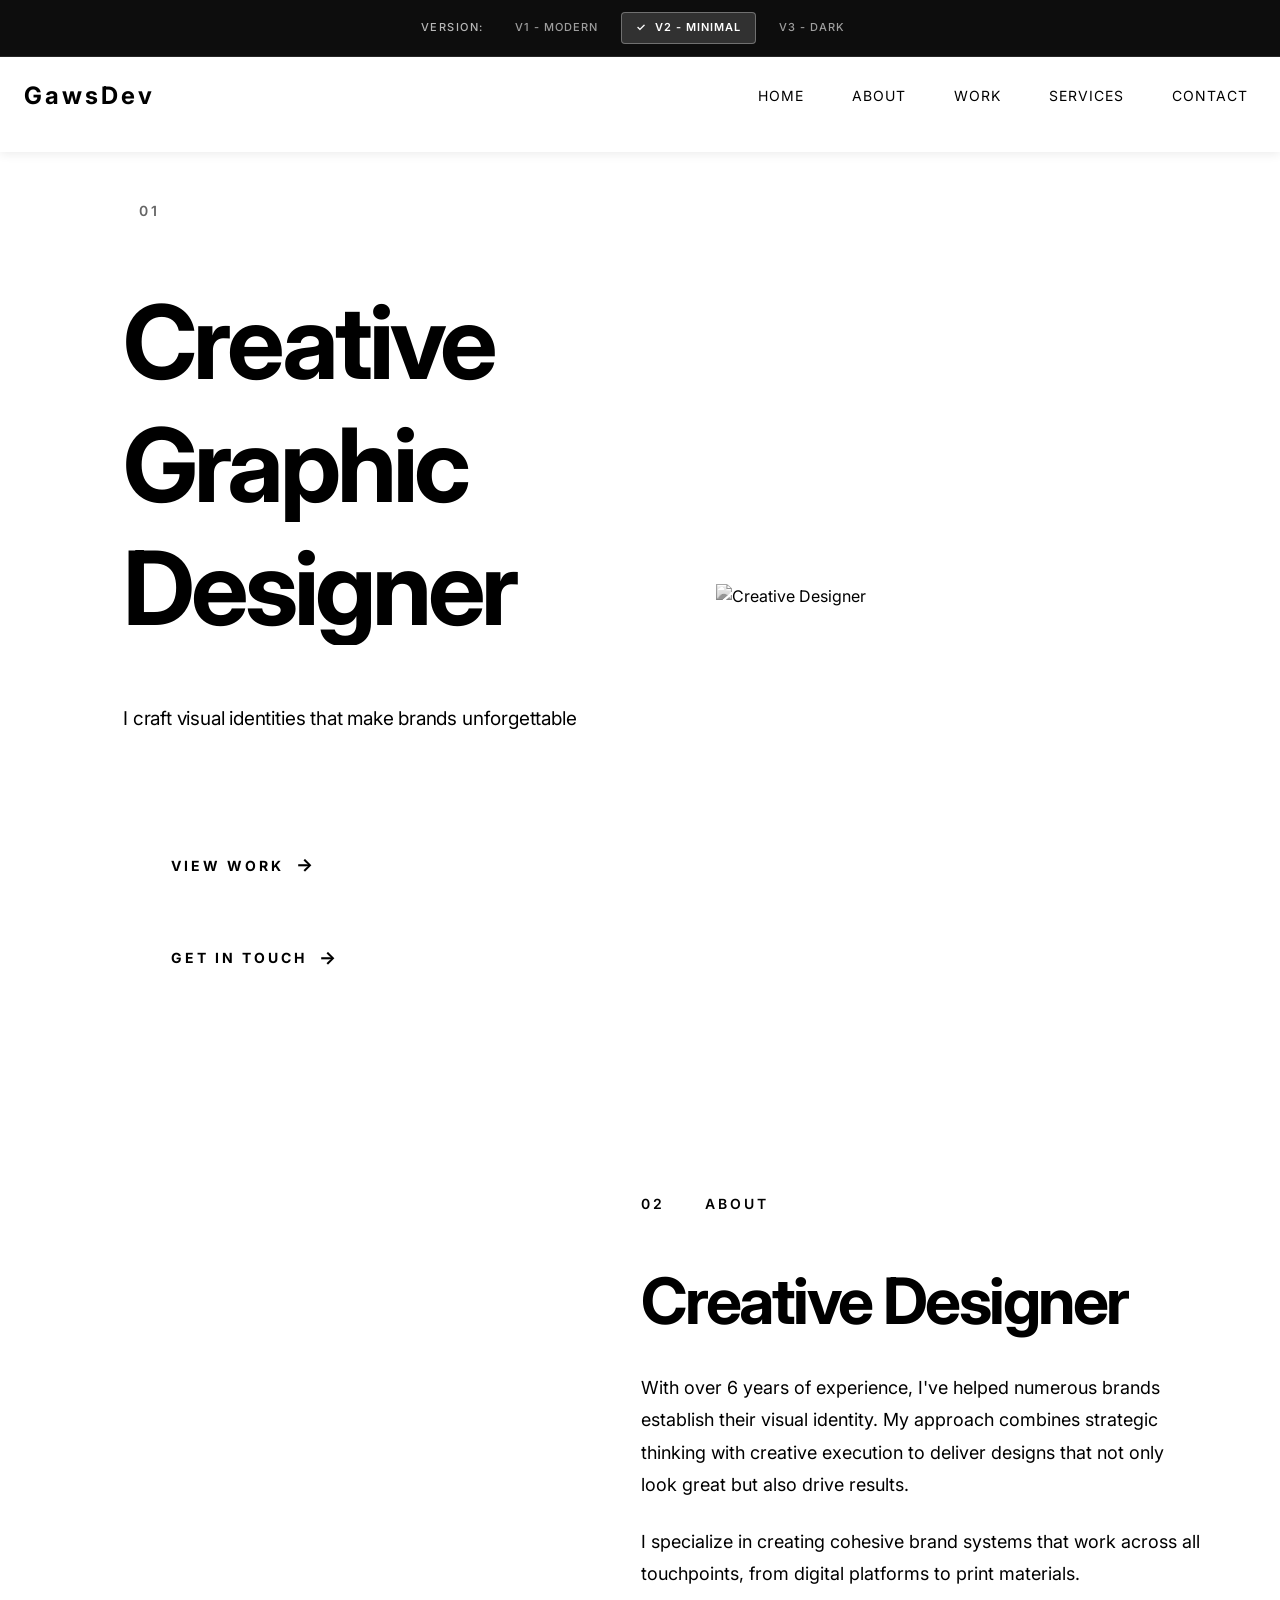
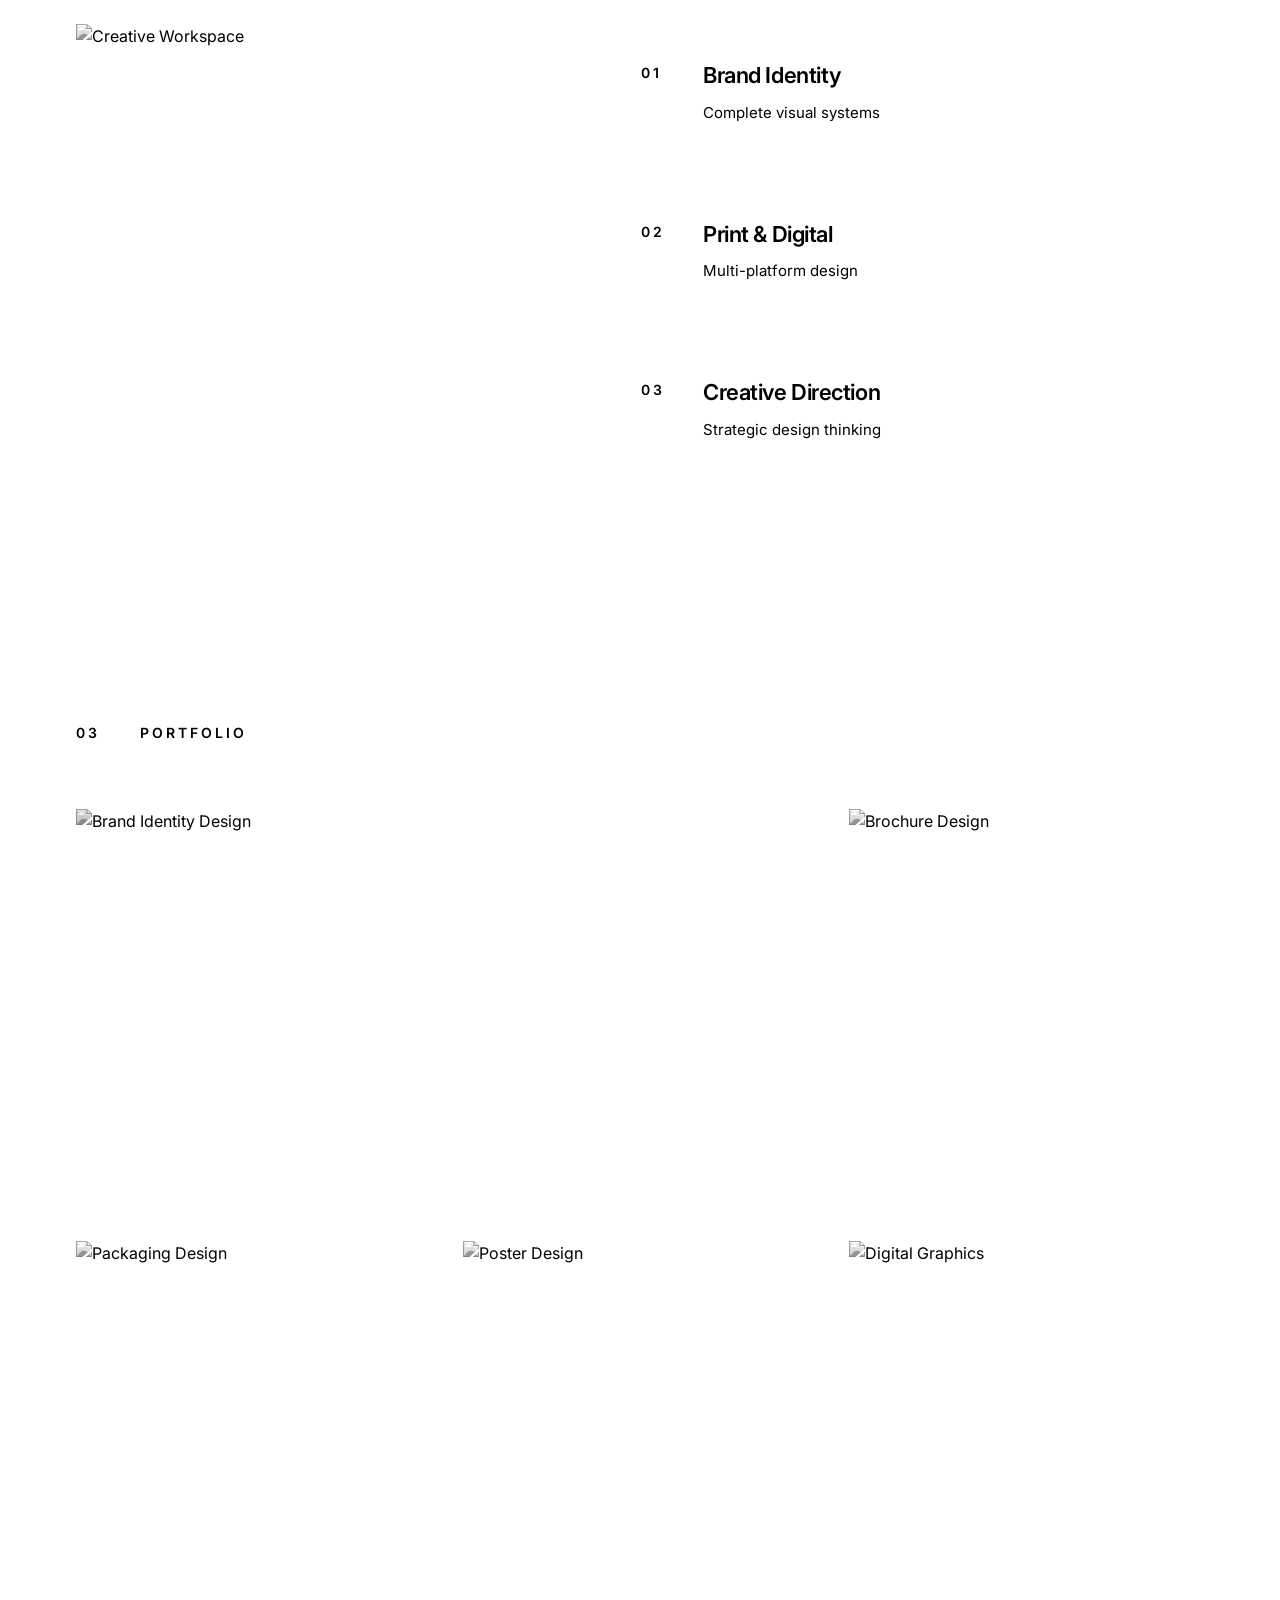
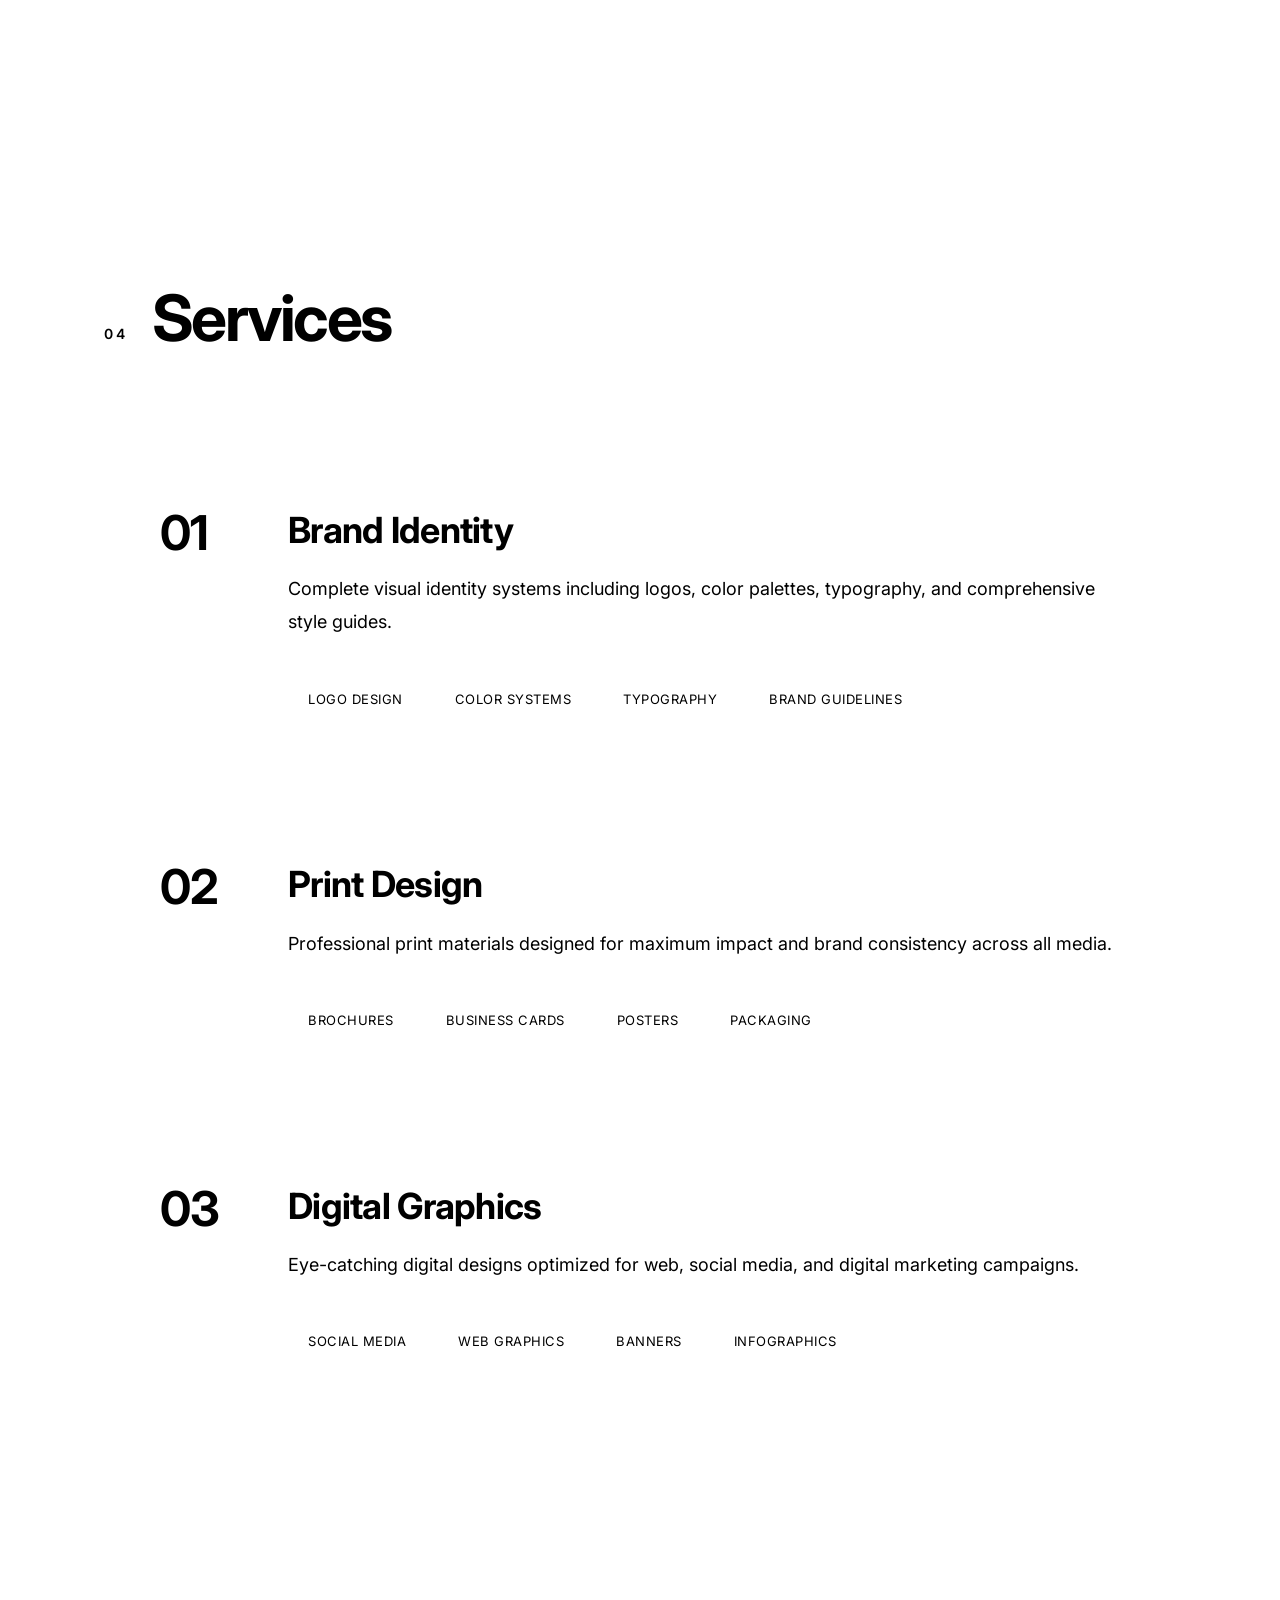
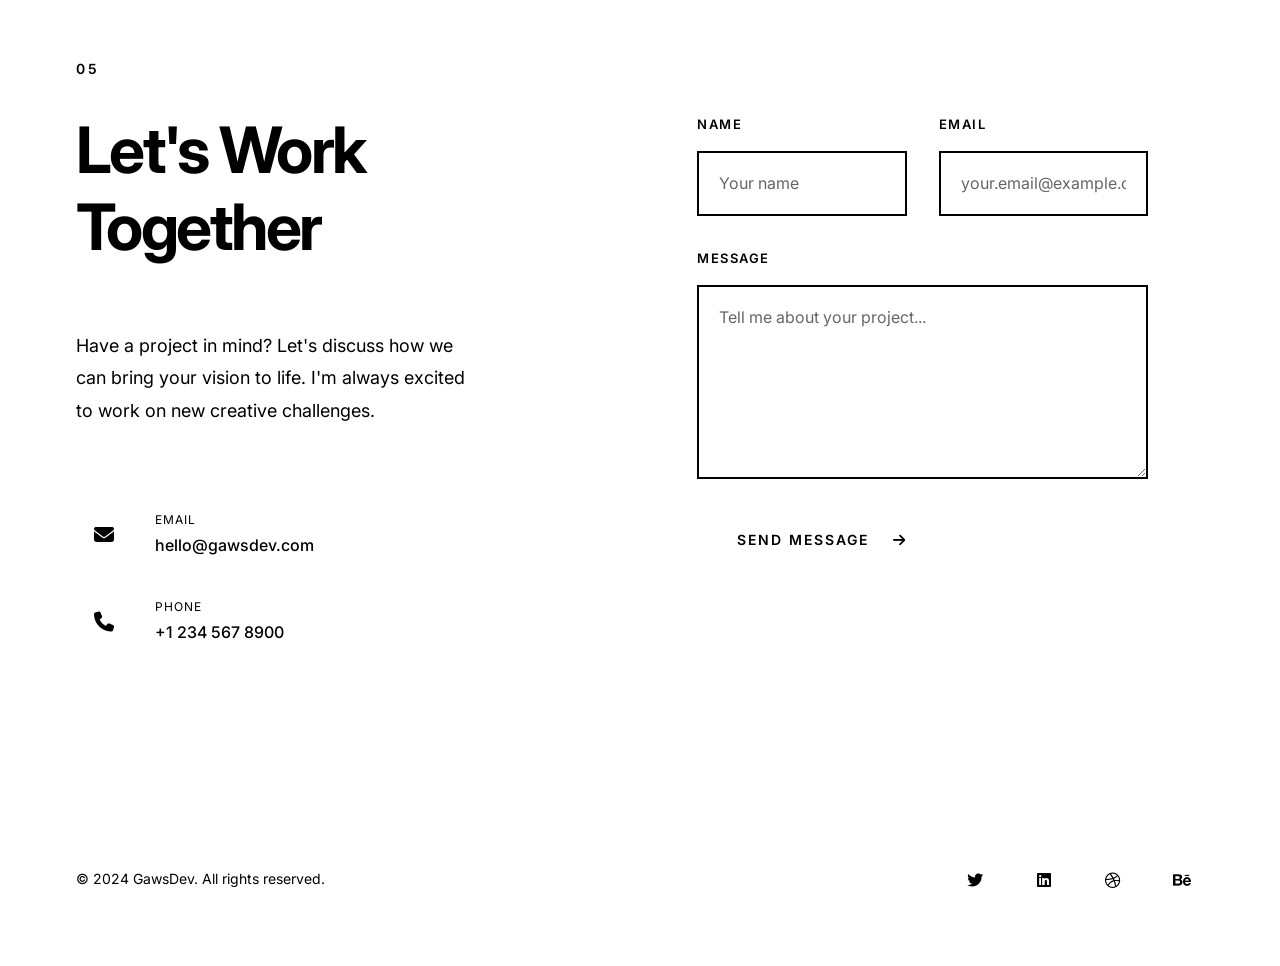
==== commit 418a3b30: "Add version switcher bar to allow users to switch between V1, V2, and V3" ====
--- a/index-v2.html
+++ b/index-v2.html
@@ -19,8 +19,19 @@
     
     <!-- Custom CSS -->
     <link rel="stylesheet" href="assets/css/style-v2.css">
+    <link rel="stylesheet" href="assets/css/version-switcher.css">
 </head>
 <body data-theme="light">
+    <!-- Version Switcher -->
+    <div class="version-switcher">
+        <span class="version-switcher-label">Version:</span>
+        <div class="version-switcher-links">
+            <a href="index.html">V1 - Modern</a>
+            <a href="index-v2.html" class="active">V2 - Minimal</a>
+            <a href="index-v3.html">V3 - Dark</a>
+        </div>
+    </div>
+    
     <!-- Navigation -->
     <nav class="navbar navbar-expand-lg fixed-top">
         <div class="container-fluid px-4">
--- a/assets/css/style-v2.css
+++ b/assets/css/style-v2.css
@@ -49,6 +49,7 @@
     overflow-x: hidden;
     transition: background 0.4s ease, color 0.4s ease;
     -webkit-font-smoothing: antialiased;
+    padding-top: 40px;
 }
 
 html {
@@ -65,7 +66,11 @@
     border-bottom: 1px solid var(--border);
     transition: all 0.4s cubic-bezier(0.4, 0, 0.2, 1);
     backdrop-filter: blur(10px);
-    position: relative;
+    position: fixed;
+    top: 40px;
+    left: 0;
+    right: 0;
+    z-index: 999;
 }
 
 .navbar .container-fluid {
@@ -230,7 +235,7 @@
     min-height: 100vh;
     display: flex;
     align-items: center;
-    padding: 120px 0 80px;
+    padding: 160px 0 80px;
     position: relative;
     background: var(--bg-primary);
     overflow: hidden;
--- a/assets/css/version-switcher.css
+++ b/assets/css/version-switcher.css
@@ -0,0 +1,109 @@
+/* Version Switcher Bar */
+.version-switcher {
+    position: fixed;
+    top: 0;
+    left: 0;
+    right: 0;
+    background: rgba(0, 0, 0, 0.95);
+    backdrop-filter: blur(10px);
+    -webkit-backdrop-filter: blur(10px);
+    border-bottom: 1px solid rgba(255, 255, 255, 0.1);
+    padding: 0.75rem 0;
+    z-index: 10000;
+    display: flex;
+    align-items: center;
+    justify-content: center;
+    gap: 1rem;
+    font-size: 0.75rem;
+    font-weight: 500;
+    text-transform: uppercase;
+    letter-spacing: 1px;
+}
+
+.version-switcher-label {
+    color: rgba(255, 255, 255, 0.7);
+    font-size: 0.6875rem;
+    letter-spacing: 1.5px;
+}
+
+.version-switcher-links {
+    display: flex;
+    gap: 0.5rem;
+    align-items: center;
+}
+
+.version-switcher-links a {
+    color: rgba(255, 255, 255, 0.6);
+    text-decoration: none;
+    padding: 0.375rem 0.875rem;
+    border-radius: 4px;
+    transition: all 0.3s ease;
+    border: 1px solid transparent;
+    font-size: 0.6875rem;
+    letter-spacing: 1px;
+}
+
+.version-switcher-links a:hover {
+    color: #ffffff;
+    background: rgba(255, 255, 255, 0.1);
+    border-color: rgba(255, 255, 255, 0.2);
+    transform: translateY(-1px);
+}
+
+.version-switcher-links a.active {
+    color: #ffffff;
+    background: rgba(255, 255, 255, 0.15);
+    border-color: rgba(255, 255, 255, 0.3);
+    font-weight: 600;
+}
+
+.version-switcher-links a.active::before {
+    content: '✓ ';
+    margin-right: 0.25rem;
+}
+
+/* Adjust body padding to account for version switcher */
+body {
+    padding-top: 40px;
+}
+
+/* Adjust navbars to account for version switcher */
+.navbar-modern,
+.navbar {
+    top: 40px;
+}
+
+/* Mobile Responsive */
+@media (max-width: 767px) {
+    .version-switcher {
+        padding: 0.5rem 0;
+        font-size: 0.625rem;
+        gap: 0.5rem;
+        flex-wrap: wrap;
+    }
+    
+    .version-switcher-label {
+        font-size: 0.625rem;
+        width: 100%;
+        text-align: center;
+    }
+    
+    .version-switcher-links {
+        gap: 0.375rem;
+    }
+    
+    .version-switcher-links a {
+        padding: 0.25rem 0.625rem;
+        font-size: 0.625rem;
+    }
+    
+    body {
+        padding-top: 60px;
+    }
+    
+    .navbar-modern,
+    .navbar {
+        top: 60px;
+    }
+}
+
